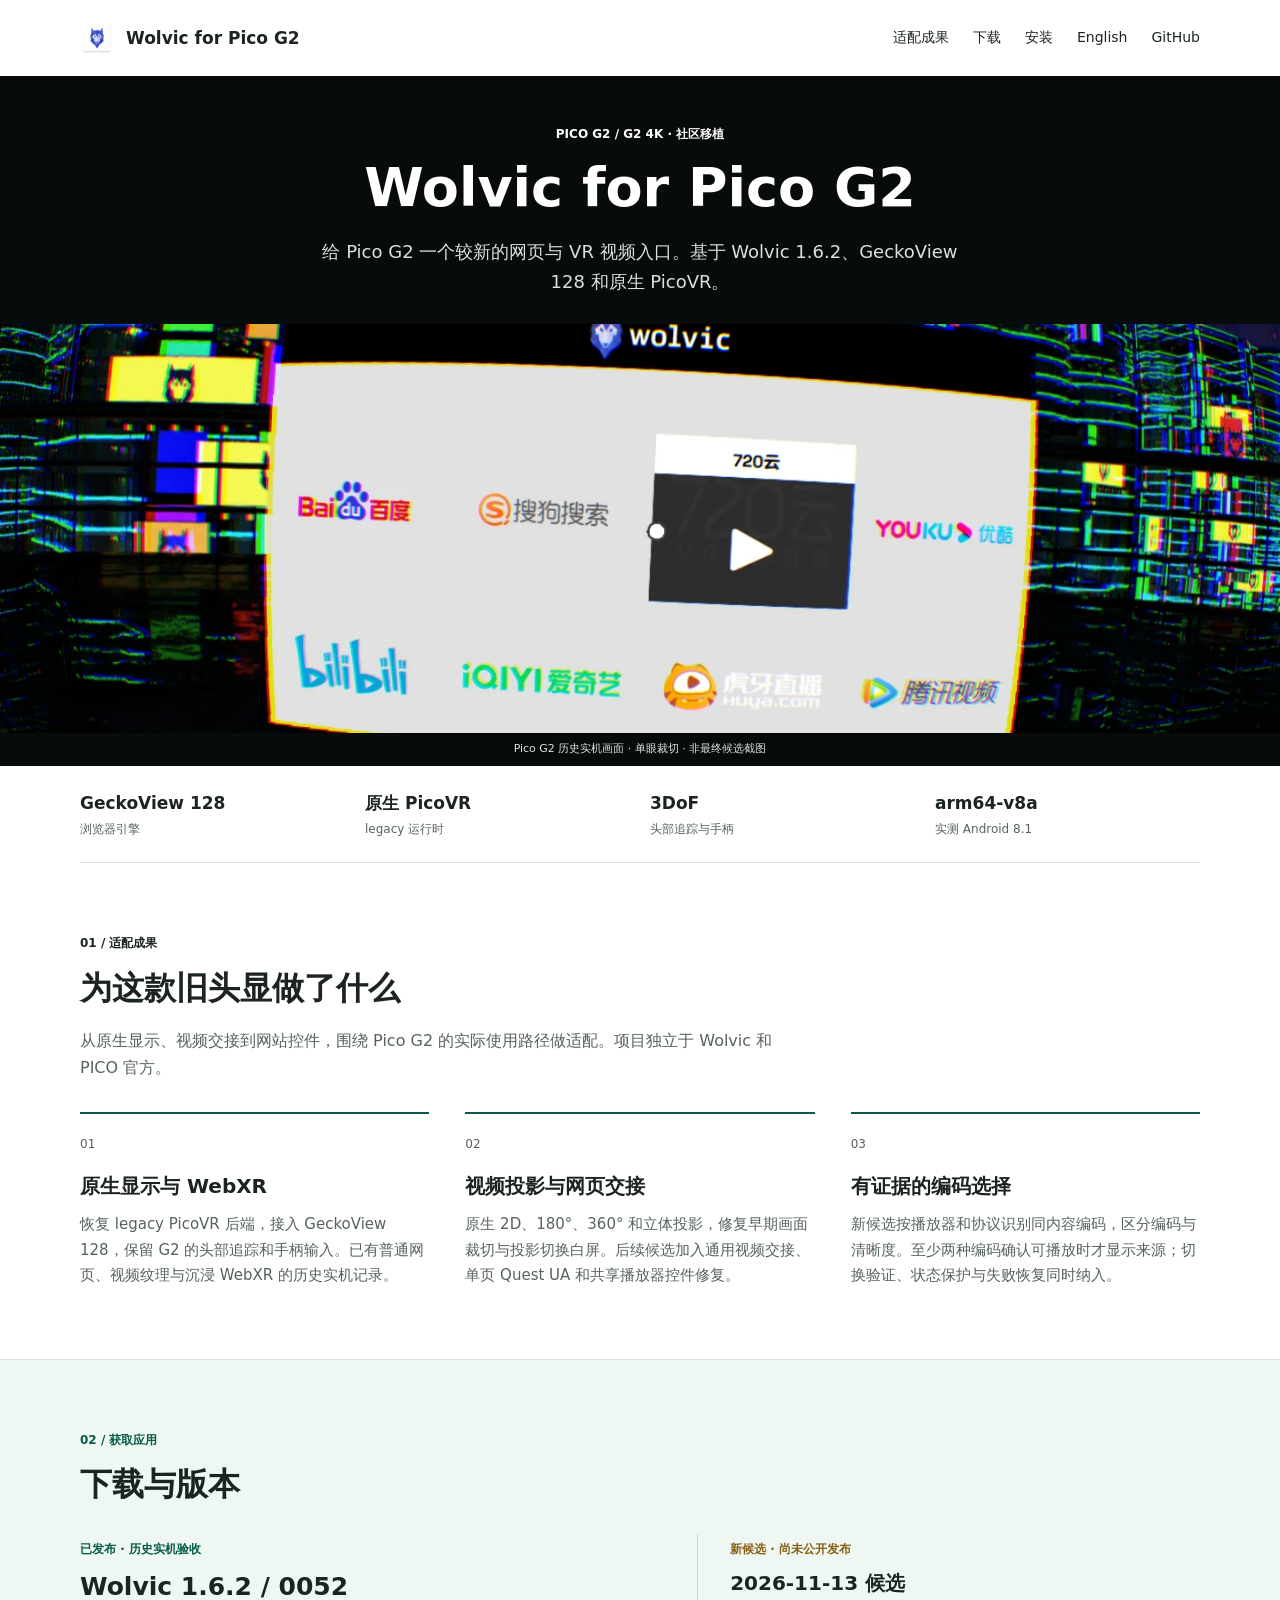
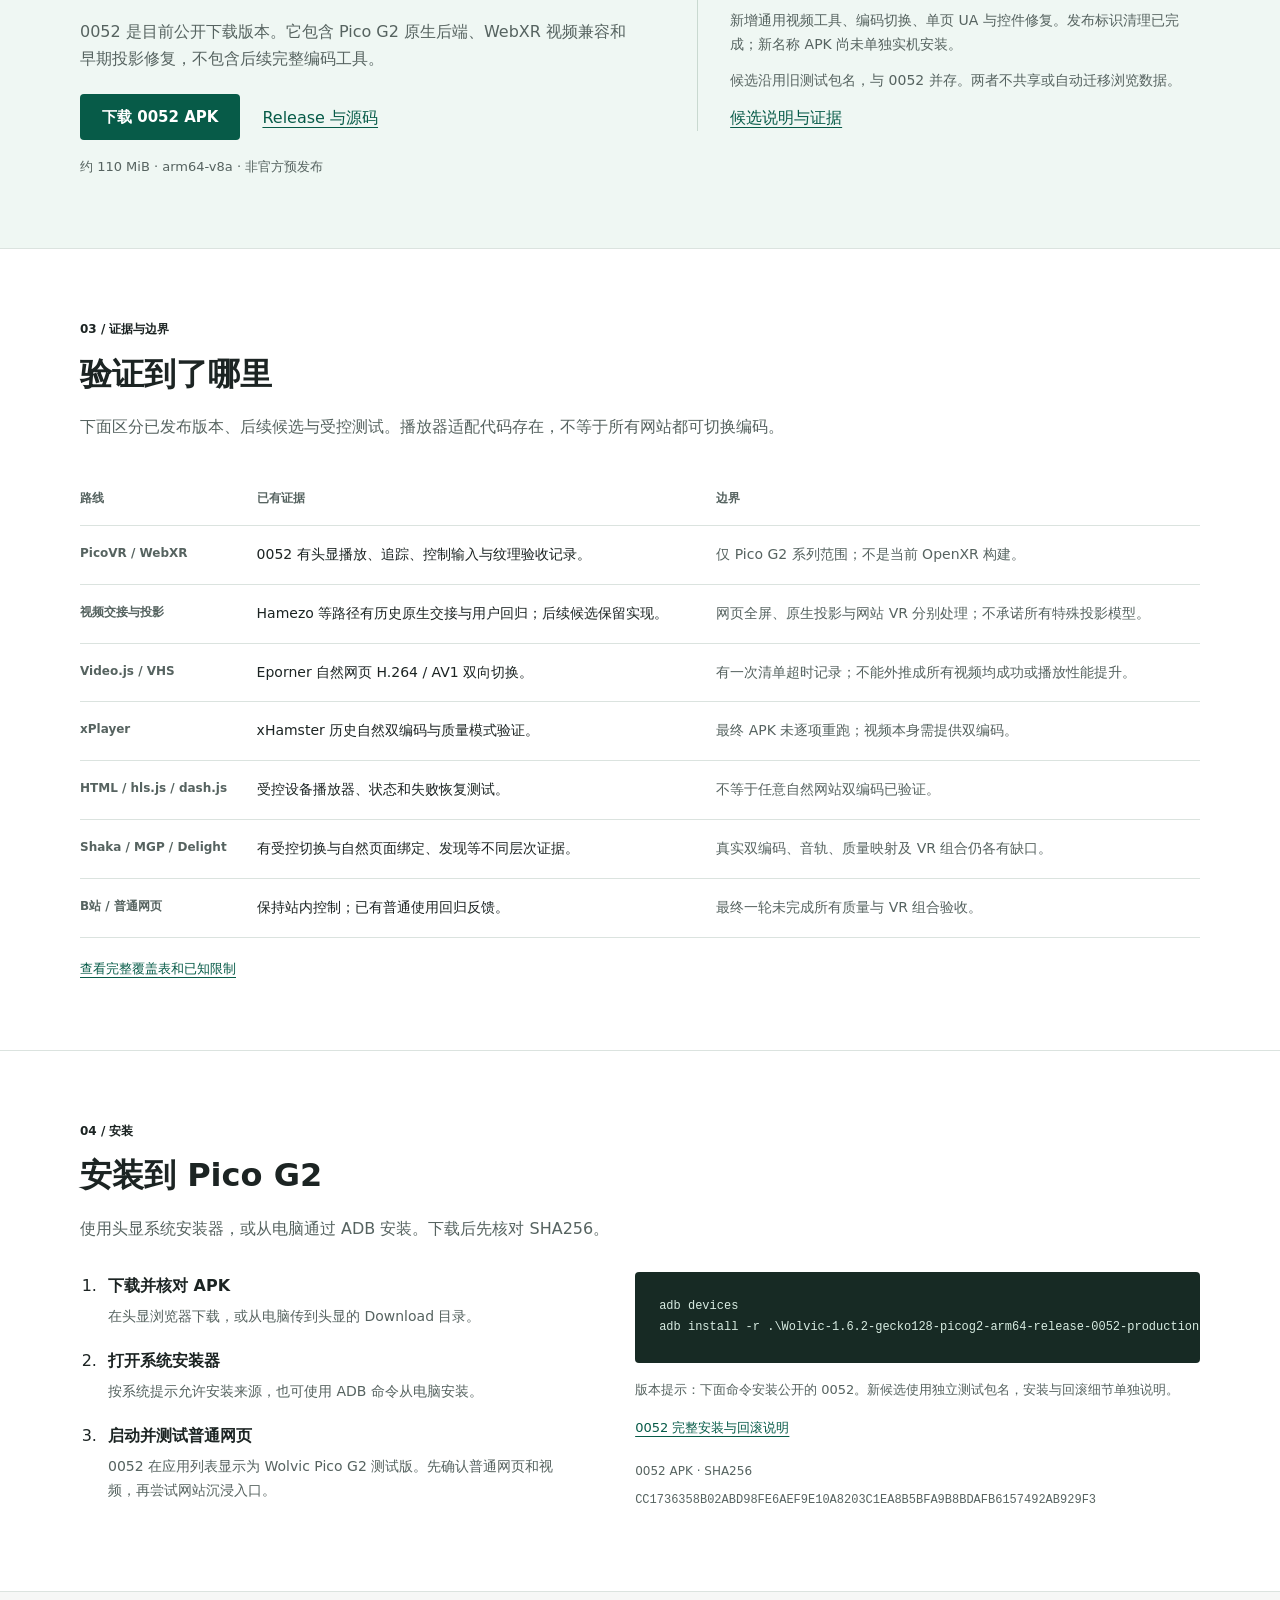
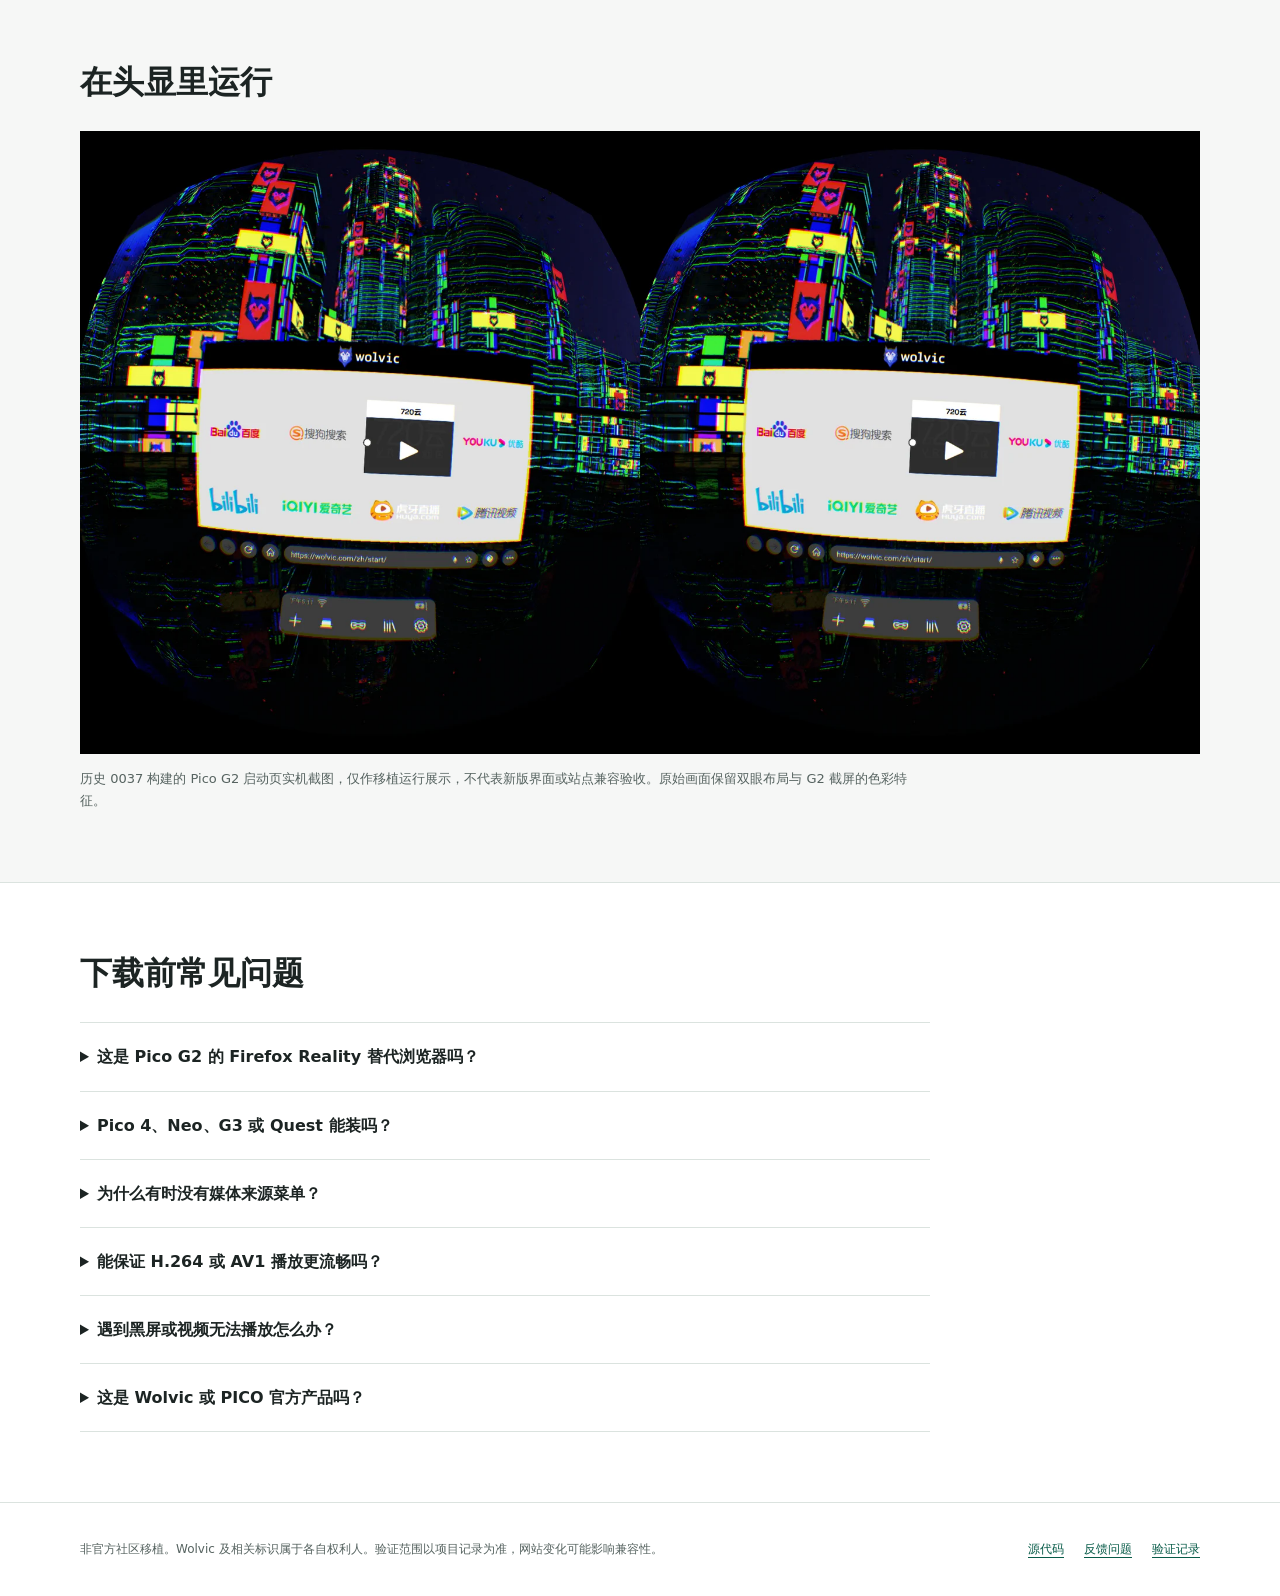
==== site/index.html @ 1dfa5e68 "Prepare Pico G2 release source and bilingual Pages showcase" ====
<!doctype html>
<html lang="zh-CN">
<head>
  <meta charset="utf-8">
  <meta name="viewport" content="width=device-width, initial-scale=1">
  <title>Wolvic for Pico G2 | Pico G2 / G2 4K VR 浏览器</title>
  <meta name="description" content="面向 Pico G2 / G2 4K 的非官方 Wolvic 浏览器：GeckoView 128、原生 PicoVR、3DoF 与 WebXR 视频适配。下载 APK，查看安装方式、验证范围与源码。">
  <meta name="robots" content="index,follow,max-image-preview:large">
  <link rel="canonical" href="https://c-y-t-258.github.io/wolvic-pico-g2-port/">
  <link rel="alternate" hreflang="zh-CN" href="https://c-y-t-258.github.io/wolvic-pico-g2-port/">
  <link rel="alternate" hreflang="en" href="https://c-y-t-258.github.io/wolvic-pico-g2-port/en/">
  <link rel="alternate" hreflang="x-default" href="https://c-y-t-258.github.io/wolvic-pico-g2-port/">
  <meta property="og:type" content="website">
  <meta property="og:site_name" content="Wolvic for Pico G2">
  <meta property="og:title" content="Wolvic for Pico G2 | Pico G2 / G2 4K VR 浏览器">
  <meta property="og:description" content="面向 Pico G2 / G2 4K 的非官方 Wolvic 浏览器：GeckoView 128、原生 PicoVR、3DoF 与 WebXR 视频适配。下载 APK，查看安装方式、验证范围与源码。">
  <meta property="og:url" content="https://c-y-t-258.github.io/wolvic-pico-g2-port/">
  <meta property="og:locale" content="zh_CN">
  <meta property="og:image" content="https://c-y-t-258.github.io/wolvic-pico-g2-port/assets/social-preview.png">
  <meta property="og:image:width" content="1200">
  <meta property="og:image:height" content="630">
  <meta property="og:image:alt" content="Wolvic for Pico G2 — GeckoView 128 / native PicoVR">
  <meta name="twitter:card" content="summary_large_image">
  <meta name="twitter:title" content="Wolvic for Pico G2 | Pico G2 / G2 4K VR 浏览器">
  <meta name="twitter:description" content="面向 Pico G2 / G2 4K 的非官方 Wolvic 浏览器：GeckoView 128、原生 PicoVR、3DoF 与 WebXR 视频适配。下载 APK，查看安装方式、验证范围与源码。">
  <meta name="twitter:image" content="https://c-y-t-258.github.io/wolvic-pico-g2-port/assets/social-preview.png">
  <meta name="theme-color" content="#075b48">
  <link rel="icon" href="./assets/wolvic-icon.png" type="image/png">
  <link rel="stylesheet" href="./assets/style.css">
  <script type="application/ld+json">{"@context":"https://schema.org","@type":"SoftwareApplication","name":"Wolvic for Pico G2","alternateName":["Pico G2 Wolvic browser","Pico G2 浏览器"],"applicationCategory":"BrowserApplication","operatingSystem":"Android (Pico G2, arm64-v8a)","description":"面向 Pico G2 / G2 4K 的非官方 Wolvic 浏览器：GeckoView 128、原生 PicoVR、3DoF 与 WebXR 视频适配。下载 APK，查看安装方式、验证范围与源码。","url":"https://c-y-t-258.github.io/wolvic-pico-g2-port/","image":"https://c-y-t-258.github.io/wolvic-pico-g2-port/assets/wolvic-icon.png","softwareVersion":"1.6.2 / 0052","downloadUrl":"https://github.com/C-Y-T-258/wolvic-pico-g2-port/releases/download/picog2-1.6.2-0052/Wolvic-1.6.2-gecko128-picog2-arm64-release-0052-production-signed.apk","author":{"@type":"Person","name":"C-Y-T-258","url":"https://github.com/C-Y-T-258"},"offers":{"@type":"Offer","price":"0","priceCurrency":"USD"},"license":"https://github.com/C-Y-T-258/wolvic-pico-g2-port/blob/main/LICENSE","isBasedOn":"https://github.com/Igalia/wolvic"}</script>
</head>
<body>
  <a class="skip" href="#main">跳到正文</a>
  <header class="wrap topbar">
    <a class="identity" href="./index.html"><img src="./assets/wolvic-icon.png" alt="" width="34" height="34">Wolvic for Pico G2</a>
    <nav aria-label="主导航">
      <a href="#results">适配成果</a><a href="#download">下载</a><a href="#install">安装</a>
      <a href="./en/index.html" lang="en">English</a>
      <a href="https://github.com/C-Y-T-258/wolvic-pico-g2-port">GitHub</a>
    </nav>
  </header>
  <main id="main">
    <section class="hero" aria-labelledby="title">
      <img class="hero-image" src="./assets/headset-single-eye.webp" alt="历史 Wolvic 主页在 Pico G2 虚拟环境中运行的实机画面" width="1440" height="1040" fetchpriority="high">
      <div class="hero-copy"><span class="eyebrow">Pico G2 / G2 4K · 社区移植</span><h1 id="title">Wolvic for Pico G2</h1><p>给 Pico G2 一个较新的网页与 VR 视频入口。基于 Wolvic 1.6.2、GeckoView 128 和原生 PicoVR。</p></div>
      <p class="image-note">Pico G2 历史实机画面 · 单眼裁切 · 非最终候选截图</p>
    </section>
    <div class="wrap specbar"><div><strong>GeckoView 128</strong><span>浏览器引擎</span></div><div><strong>原生 PicoVR</strong><span>legacy 运行时</span></div><div><strong>3DoF</strong><span>头部追踪与手柄</span></div><div><strong>arm64-v8a</strong><span>实测 Android 8.1</span></div></div>
    <section id="results" class="section"><div class="wrap">
      <span class="eyebrow">01 / 适配成果</span><h2>为这款旧头显做了什么</h2><p class="section-lead">从原生显示、视频交接到网站控件，围绕 Pico G2 的实际使用路径做适配。项目独立于 Wolvic 和 PICO 官方。</p>
      <div class="features"><article class="feature"><span class="number">01</span><h3>原生显示与 WebXR</h3><p>恢复 legacy PicoVR 后端，接入 GeckoView 128，保留 G2 的头部追踪和手柄输入。已有普通网页、视频纹理与沉浸 WebXR 的历史实机记录。</p></article><article class="feature"><span class="number">02</span><h3>视频投影与网页交接</h3><p>原生 2D、180°、360° 和立体投影，修复早期画面裁切与投影切换白屏。后续候选加入通用视频交接、单页 Quest UA 和共享播放器控件修复。</p></article><article class="feature"><span class="number">03</span><h3>有证据的编码选择</h3><p>新候选按播放器和协议识别同内容编码，区分编码与清晰度。至少两种编码确认可播放时才显示来源；切换验证、状态保护与失败恢复同时纳入。</p></article></div>
    </div></section>
    <section id="download" class="section download-band"><div class="wrap">
      <div class="section-title"><div><span class="eyebrow">02 / 获取应用</span><h2>下载与版本</h2></div></div>
      <div class="release-layout"><article>
        <span class="status">已发布 · 历史实机验收</span><h3 class="release-title">Wolvic 1.6.2 / 0052</h3><p class="release-copy">0052 是目前公开下载版本。它包含 Pico G2 原生后端、WebXR 视频兼容和早期投影修复，不包含后续完整编码工具。</p>
        <div class="actions"><a class="button" href="https://github.com/C-Y-T-258/wolvic-pico-g2-port/releases/download/picog2-1.6.2-0052/Wolvic-1.6.2-gecko128-picog2-arm64-release-0052-production-signed.apk">下载 0052 APK</a><a href="https://github.com/C-Y-T-258/wolvic-pico-g2-port/releases/tag/picog2-1.6.2-0052">Release 与源码</a></div>
        <p class="meta">约 110 MiB · arm64-v8a · 非官方预发布</p>
      </article><article class="candidate"><span class="status pending">新候选 · 尚未公开发布</span><h3>2026-11-13 候选</h3><p>新增通用视频工具、编码切换、单页 UA 与控件修复。发布标识清理已完成；新名称 APK 尚未单独实机安装。</p><p>候选沿用旧测试包名，与 0052 并存。两者不共享或自动迁移浏览数据。</p><a href="https://github.com/C-Y-T-258/wolvic-pico-g2-port/blob/main/docs/RELEASE_20261113.md">候选说明与证据</a></article></div>
    </div></section>
    <section id="coverage" class="section"><div class="wrap">
      <span class="eyebrow">03 / 证据与边界</span><h2>验证到了哪里</h2><p class="section-lead">下面区分已发布版本、后续候选与受控测试。播放器适配代码存在，不等于所有网站都可切换编码。</p>
      <div class="table-scroll" role="region" aria-label="验证到了哪里" tabindex="0"><table><thead><tr><th scope="col">路线</th><th scope="col">已有证据</th><th scope="col">边界</th></tr></thead><tbody><tr><th scope="row">PicoVR / WebXR</th><td data-label="已有证据">0052 有头显播放、追踪、控制输入与纹理验收记录。</td><td data-label="边界">仅 Pico G2 系列范围；不是当前 OpenXR 构建。</td></tr><tr><th scope="row">视频交接与投影</th><td data-label="已有证据">Hamezo 等路径有历史原生交接与用户回归；后续候选保留实现。</td><td data-label="边界">网页全屏、原生投影与网站 VR 分别处理；不承诺所有特殊投影模型。</td></tr><tr><th scope="row">Video.js / VHS</th><td data-label="已有证据">Eporner 自然网页 H.264 / AV1 双向切换。</td><td data-label="边界">有一次清单超时记录；不能外推成所有视频均成功或播放性能提升。</td></tr><tr><th scope="row">xPlayer</th><td data-label="已有证据">xHamster 历史自然双编码与质量模式验证。</td><td data-label="边界">最终 APK 未逐项重跑；视频本身需提供双编码。</td></tr><tr><th scope="row">HTML / hls.js / dash.js</th><td data-label="已有证据">受控设备播放器、状态和失败恢复测试。</td><td data-label="边界">不等于任意自然网站双编码已验证。</td></tr><tr><th scope="row">Shaka / MGP / Delight</th><td data-label="已有证据">有受控切换与自然页面绑定、发现等不同层次证据。</td><td data-label="边界">真实双编码、音轨、质量映射及 VR 组合仍各有缺口。</td></tr><tr><th scope="row">B站 / 普通网页</th><td data-label="已有证据">保持站内控制；已有普通使用回归反馈。</td><td data-label="边界">最终一轮未完成所有质量与 VR 组合验收。</td></tr></tbody></table></div>
      <p class="evidence-note"><a href="https://github.com/C-Y-T-258/wolvic-pico-g2-port/blob/main/docs/RELEASE_20261113.md">查看完整覆盖表和已知限制</a></p>
    </div></section>
    <section id="install" class="section"><div class="wrap">
      <span class="eyebrow">04 / 安装</span><h2>安装到 Pico G2</h2><p class="section-lead">使用头显系统安装器，或从电脑通过 ADB 安装。下载后先核对 SHA256。</p>
      <div class="install-grid"><ol class="steps"><li><strong>下载并核对 APK</strong><p>在头显浏览器下载，或从电脑传到头显的 Download 目录。</p></li><li><strong>打开系统安装器</strong><p>按系统提示允许安装来源，也可使用 ADB 命令从电脑安装。</p></li><li><strong>启动并测试普通网页</strong><p>0052 在应用列表显示为 Wolvic Pico G2 测试版。先确认普通网页和视频，再尝试网站沉浸入口。</p></li></ol>
      <div><pre class="terminal"><code>adb devices
adb install -r .\Wolvic-1.6.2-gecko128-picog2-arm64-release-0052-production-signed.apk</code></pre><p class="meta">版本提示：下面命令安装公开的 0052。新候选使用独立测试包名，安装与回滚细节单独说明。</p><p class="meta"><a href="https://github.com/C-Y-T-258/wolvic-pico-g2-port/blob/main/README.zh-CN.md">0052 完整安装与回滚说明</a></p>
      <div class="checksum">0052 APK · SHA256<code>CC1736358B02ABD98FE6AEF9E10A8203C1EA8B5BFA9B8BDAFB6157492AB929F3</code></div></div></div>
    </div></section>
    <section class="section gallery"><div class="wrap"><div class="section-title"><h2>在头显里运行</h2></div>
      <figure><a href="./assets/headset-stereo.webp"><img src="./assets/headset-stereo.webp" alt="Wolvic 0037 在 Pico G2 上运行的双眼实机截屏" width="1920" height="1067" loading="lazy"></a><figcaption>历史 0037 构建的 Pico G2 启动页实机截图，仅作移植运行展示，不代表新版界面或站点兼容验收。原始画面保留双眼布局与 G2 截屏的色彩特征。</figcaption></figure>
    </div></section>
    <section id="faq" class="section"><div class="wrap"><h2>下载前常见问题</h2><div class="faq" style="margin-top:28px"><details><summary>这是 Pico G2 的 Firefox Reality 替代浏览器吗？</summary><p>可以作为一个社区替代方案。它使用 Wolvic 1.6.2 与 GeckoView 128，为旧 Pico G2 提供较新的网页引擎，但不保证每个现代网站或流媒体服务兼容。</p></details><details><summary>Pico 4、Neo、G3 或 Quest 能装吗？</summary><p>这个移植针对 Pico G2 / G2 4K 系列。实际测试设备为 Android 8.1 的 G2，只有 arm64 构建。其他设备未验证，新头显应优先使用官方适配。</p></details><details><summary>为什么有时没有媒体来源菜单？</summary><p>来源选择是新候选功能，0052 没有完整实现。候选只在同一视频至少两种真实、可播放编码确认后显示。单编码、只有分辨率差异、身份不明或设备不支持时隐藏。</p></details><details><summary>能保证 H.264 或 AV1 播放更流畅吗？</summary><p>不能。网站、网络、分辨率、码率和设备解码能力都会影响体验。当前记录证明部分路径可以切换，不构成同规格流畅度对比。</p></details><details><summary>遇到黑屏或视频无法播放怎么办？</summary><p>先区分网络与解码问题，再测试普通视频。历史媒体资源异常曾通过完整重启头显恢复；这不是应用已永久修复资源问题的保证。</p></details><details><summary>这是 Wolvic 或 PICO 官方产品吗？</summary><p>不是。这是社区旧设备移植，采用 legacy PicoVR，而非当前 picoxr OpenXR 后端。源码沿用 MPL-2.0，第三方组件保留各自许可。</p></details></div></div></section>
  </main>
  <footer class="wrap footer"><p>非官方社区移植。Wolvic 及相关标识属于各自权利人。验证范围以项目记录为准，网站变化可能影响兼容性。</p><div class="footer-links"><a href="https://github.com/C-Y-T-258/wolvic-pico-g2-port">源代码</a><a href="https://github.com/C-Y-T-258/wolvic-pico-g2-port/issues">反馈问题</a><a href="https://github.com/C-Y-T-258/wolvic-pico-g2-port/blob/main/docs/VERIFICATION.md">验证记录</a></div></footer>
</body>
</html>
---- site/assets/style.css ----
:root {
  color-scheme: light;
  --ink: #1c2423;
  --muted: #566360;
  --paper: #ffffff;
  --line: #dbe3df;
  --green: #075b48;
  --pale: #eff7f3;
  --gold: #856014;
}
* { box-sizing: border-box; }
html { scroll-behavior: smooth; scroll-padding-top: 88px; }
body { margin: 0; background: var(--paper); color: var(--ink); font: 16px/1.7 system-ui, -apple-system, "Segoe UI", "Microsoft YaHei", sans-serif; letter-spacing: 0; }
a { color: var(--green); text-underline-offset: 4px; }
a:hover { text-decoration-thickness: 2px; }
a:focus-visible, summary:focus-visible { outline: 3px solid #bd7c11; outline-offset: 5px; }
img { display: block; max-width: 100%; height: auto; }
h1, h2, h3, p { margin: 0; }
h1 { font-size: 54px; line-height: 1.12; font-weight: 650; }
h2 { font-size: 32px; line-height: 1.3; font-weight: 650; }
h3 { font-size: 20px; line-height: 1.4; font-weight: 650; }
p + p { margin-top: 16px; }
.wrap { width: min(1120px, calc(100% - 64px)); margin-inline: auto; }
.skip { position: absolute; left: 12px; top: -100px; z-index: 20; background: white; padding: 12px; }
.skip:focus { top: 12px; }
.topbar { min-height: 76px; display: flex; align-items: center; gap: 24px; justify-content: space-between; }
.identity { display: flex; align-items: center; gap: 12px; color: var(--ink); text-decoration: none; font-size: 17px; font-weight: 650; }
.identity img { width: 34px; height: 34px; }
nav { display: flex; flex-wrap: wrap; gap: 24px; align-items: center; font-size: 14px; }
nav a { color: var(--ink); text-decoration: none; padding: 8px 0; }
nav a:hover { text-decoration: underline; }
.hero { position: relative; isolation: isolate; overflow: hidden; height: min(690px, calc(100svh - 148px)); min-height: 480px; background: #080b0b; color: white; text-align: center; }
.hero-image { position: absolute; z-index: -1; inset: auto 0 0; width: 100%; height: 64%; object-fit: cover; object-position: center 40%; }
.hero-copy { padding-top: 48px; max-width: 850px; margin-inline: auto; padding-inline: 24px; }
.eyebrow { display: block; margin-bottom: 14px; text-transform: uppercase; font-size: 12px; font-weight: 650; letter-spacing: 0; }
.hero p { font-size: 18px; color: #d9e1df; max-width: 640px; margin: 18px auto 0; }
.hero .image-note { position: absolute; bottom: 0; left: 0; right: 0; padding: 7px 12px; background: #080b0b; font-size: 11px; color: #dce5df; margin: 0; max-width: none; }
.specbar { display: grid; grid-template-columns: repeat(4, 1fr); gap: 20px; padding-block: 23px; border-bottom: 1px solid var(--line); }
.specbar strong, .specbar span { display: block; }
.specbar strong { font-size: 17px; }
.specbar span { font-size: 12px; color: var(--muted); margin-top: 1px; }
.section { padding-block: 70px; border-bottom: 1px solid var(--line); }
.section-lead { max-width: 720px; margin: 18px 0 30px; color: var(--muted); }
.section-title { display: flex; align-items: end; justify-content: space-between; gap: 24px; margin-bottom: 28px; }
.section-title .eyebrow { color: var(--green); }
.features { display: grid; grid-template-columns: repeat(3, 1fr); gap: 36px; }
.feature { padding-top: 20px; border-top: 2px solid var(--green); }
.feature .number { display: block; color: var(--muted); font-size: 12px; margin-bottom: 18px; }
.feature p { margin-top: 12px; color: var(--muted); font-size: 15px; }
.download-band { background: var(--pale); }
.release-layout { display: grid; grid-template-columns: 1.1fr 1fr; gap: 64px; align-items: start; }
.release-layout > *, .install-grid > * { min-width: 0; }
.status { display: inline-block; color: var(--green); font-size: 12px; font-weight: 650; margin-bottom: 10px; }
.status.pending { color: var(--gold); }
.release-title { font-size: 25px; }
.release-copy { color: var(--muted); margin: 14px 0 22px; }
.actions { display: flex; flex-wrap: wrap; gap: 12px 22px; align-items: center; }
.button { display: inline-flex; align-items: center; justify-content: center; min-height: 46px; background: var(--green); color: white; padding: 10px 22px; border-radius: 4px; font-size: 15px; font-weight: 600; text-decoration: none; }
.button:hover { background: #064a3b; text-decoration: underline; }
.meta { font-size: 13px; color: var(--muted); margin-top: 16px; }
.candidate { border-left: 1px solid #c9d9d0; padding-left: 32px; }
.candidate p { color: var(--muted); font-size: 14px; margin: 12px 0; }
.table-scroll { overflow-x: auto; }
table { width: 100%; border-collapse: collapse; text-align: left; font-size: 14px; }
caption { text-align: left; color: var(--muted); margin-bottom: 16px; }
th { font-weight: 650; font-size: 12px; color: var(--muted); }
td, th { padding: 17px 18px 17px 0; border-bottom: 1px solid var(--line); vertical-align: top; }
td:first-child { width: 24%; font-weight: 600; }
td:last-child { color: var(--muted); }
.evidence-note { font-size: 13px; color: var(--muted); margin-top: 20px; max-width: 900px; }
.install-grid { display: grid; grid-template-columns: 1fr 1.15fr; gap: 64px; }
.steps { padding-left: 22px; margin: 0; }
.steps li { padding-left: 6px; margin-bottom: 18px; }
.steps p { color: var(--muted); font-size: 14px; margin-top: 6px; }
.terminal { background: #172a24; color: #d8ece2; padding: 24px; border-radius: 4px; overflow: auto; font-size: 12px; line-height: 1.8; margin: 0 0 16px; white-space: pre; }
code { font-family: ui-monospace, Consolas, monospace; overflow-wrap: anywhere; }
.checksum { margin-top: 22px; font-size: 12px; color: var(--muted); }
.checksum code { display: block; margin-top: 8px; word-break: break-all; }
.gallery { background: #f6f7f6; }
.gallery figure { margin: 0; }
.gallery img { width: 100%; background: #000; }
figcaption { padding-top: 14px; font-size: 13px; color: var(--muted); max-width: 850px; }
.faq { max-width: 850px; }
details { border-top: 1px solid var(--line); padding: 20px 0; }
details:last-child { border-bottom: 1px solid var(--line); }
summary { cursor: pointer; font-weight: 600; padding-right: 24px; }
details p { color: var(--muted); font-size: 15px; margin-top: 12px; }
.footer { padding-block: 36px; display: flex; align-items: start; justify-content: space-between; gap: 32px; font-size: 12px; color: var(--muted); }
.footer p { max-width: 650px; }
.footer-links { display: flex; gap: 20px; white-space: nowrap; }
@media (min-width: 1600px) { .hero-image { height: 65%; } }
@media (max-width: 760px) {
  .wrap { width: calc(100% - 36px); }
  .topbar { min-height: 96px; padding-block: 13px; flex-wrap: wrap; gap: 7px; }
  nav { width: 100%; justify-content: space-between; gap: 10px; font-size: 13px; }
  .identity { font-size: 15px; }
  .identity img { width: 28px; height: 28px; }
  h1 { font-size: 38px; }
  h2 { font-size: 27px; }
  .hero { min-height: 420px; height: min(560px, calc(100svh - 200px)); }
  .hero-copy { padding-top: 30px; padding-inline: 18px; }
  .hero p { font-size: 16px; margin-top: 14px; }
  .hero-image { height: 48%; object-fit: contain; }
  .hero .image-note { font-size: 10px; }
  .specbar { grid-template-columns: repeat(2, 1fr); gap: 14px; padding-block: 20px; }
  .specbar strong { font-size: 15px; }
  .section { padding-block: 46px; }
  .features, .release-layout, .install-grid { grid-template-columns: 1fr; gap: 30px; }
  .feature { padding-top: 16px; }
  .feature .number { margin-bottom: 10px; }
  .candidate { border-left: 0; border-top: 1px solid #c9d9d0; padding-left: 0; padding-top: 24px; }
  .section-title { align-items: start; flex-direction: column; gap: 8px; }
  table { min-width: 0; }
  thead { position: absolute; width: 1px; height: 1px; clip-path: inset(50%); overflow: hidden; }
  tbody tr { display: block; padding-block: 18px; border-bottom: 1px solid var(--line); }
  tbody th, tbody td { display: block; width: 100%; border: 0; padding: 5px 0; }
  tbody th { color: var(--ink); font-size: 16px; }
  tbody td::before { content: attr(data-label); display: block; font-size: 11px; color: var(--green); font-weight: 600; margin-bottom: 3px; }
  .terminal { padding: 18px; font-size: 11px; }
  .footer { flex-direction: column; gap: 18px; }
}
@media (max-width: 360px) { h1 { font-size: 32px; } }
@media (prefers-reduced-motion: reduce) { html { scroll-behavior: auto; } }
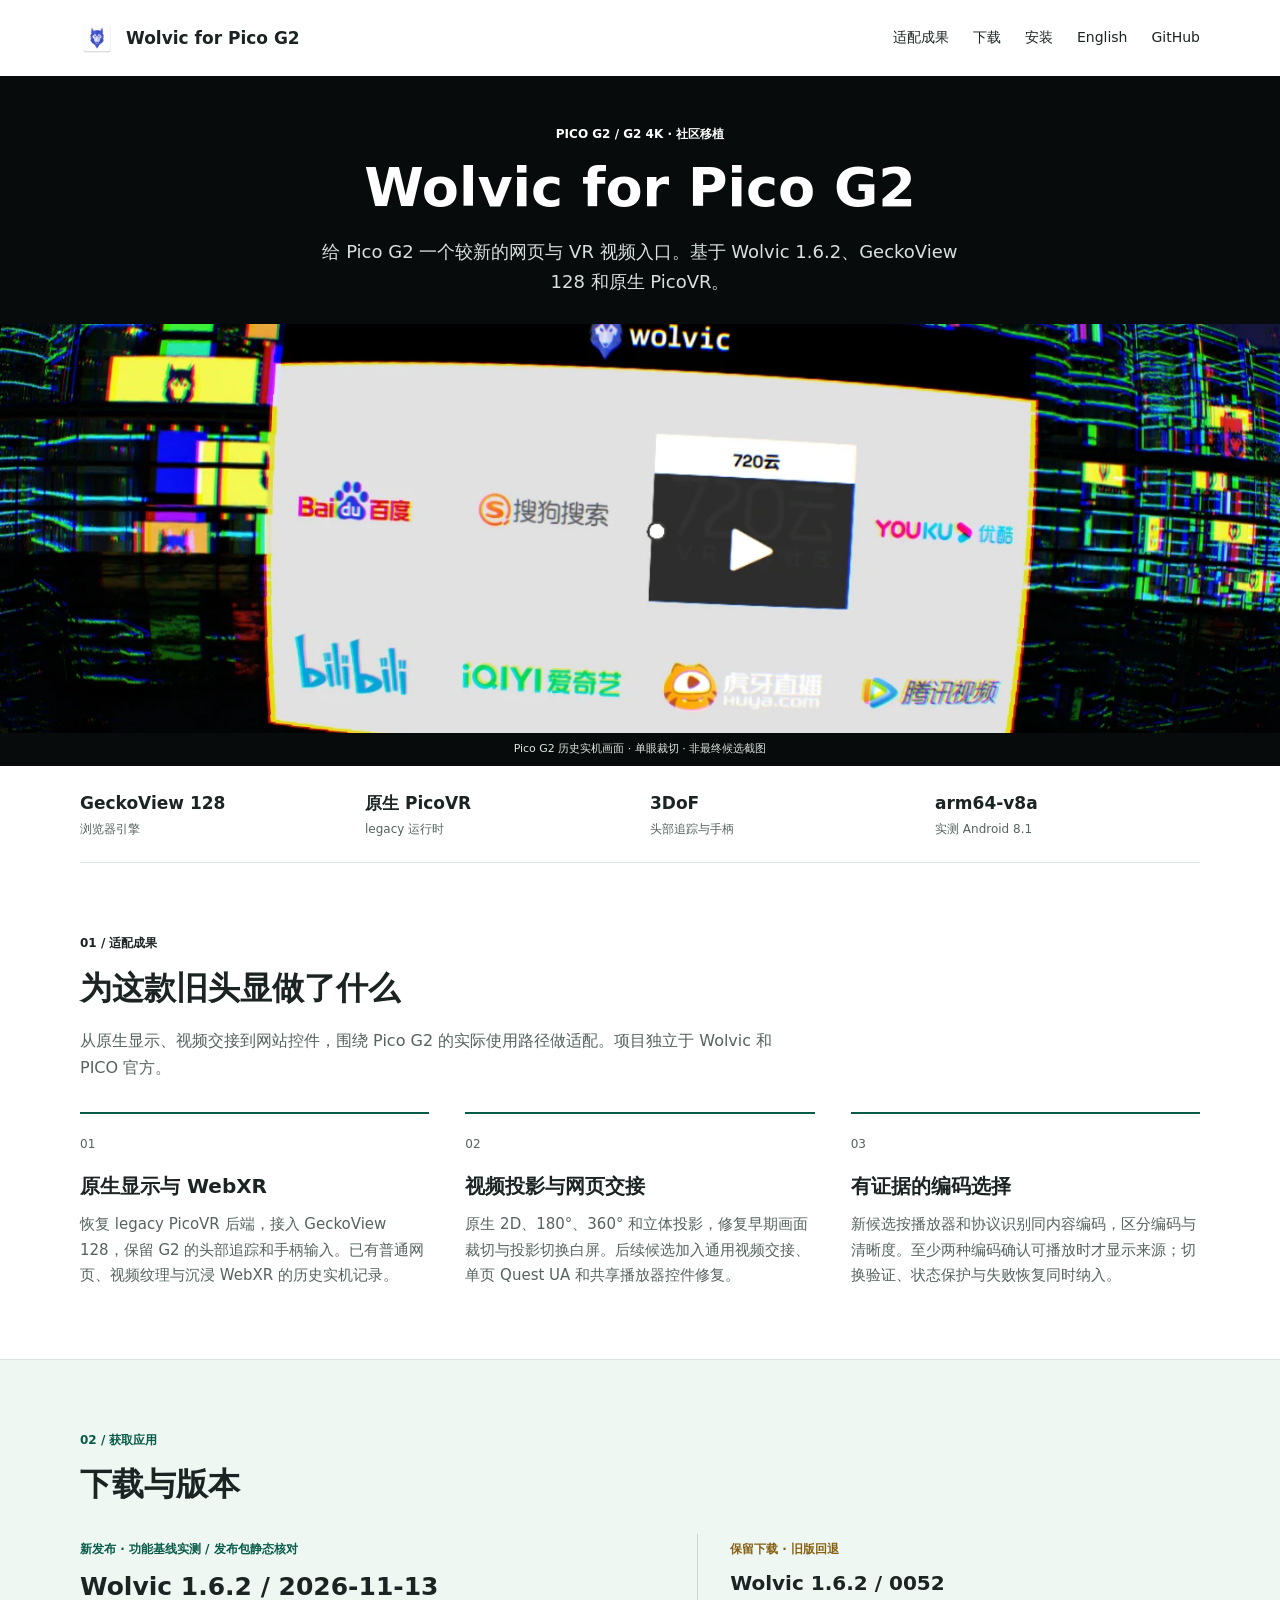
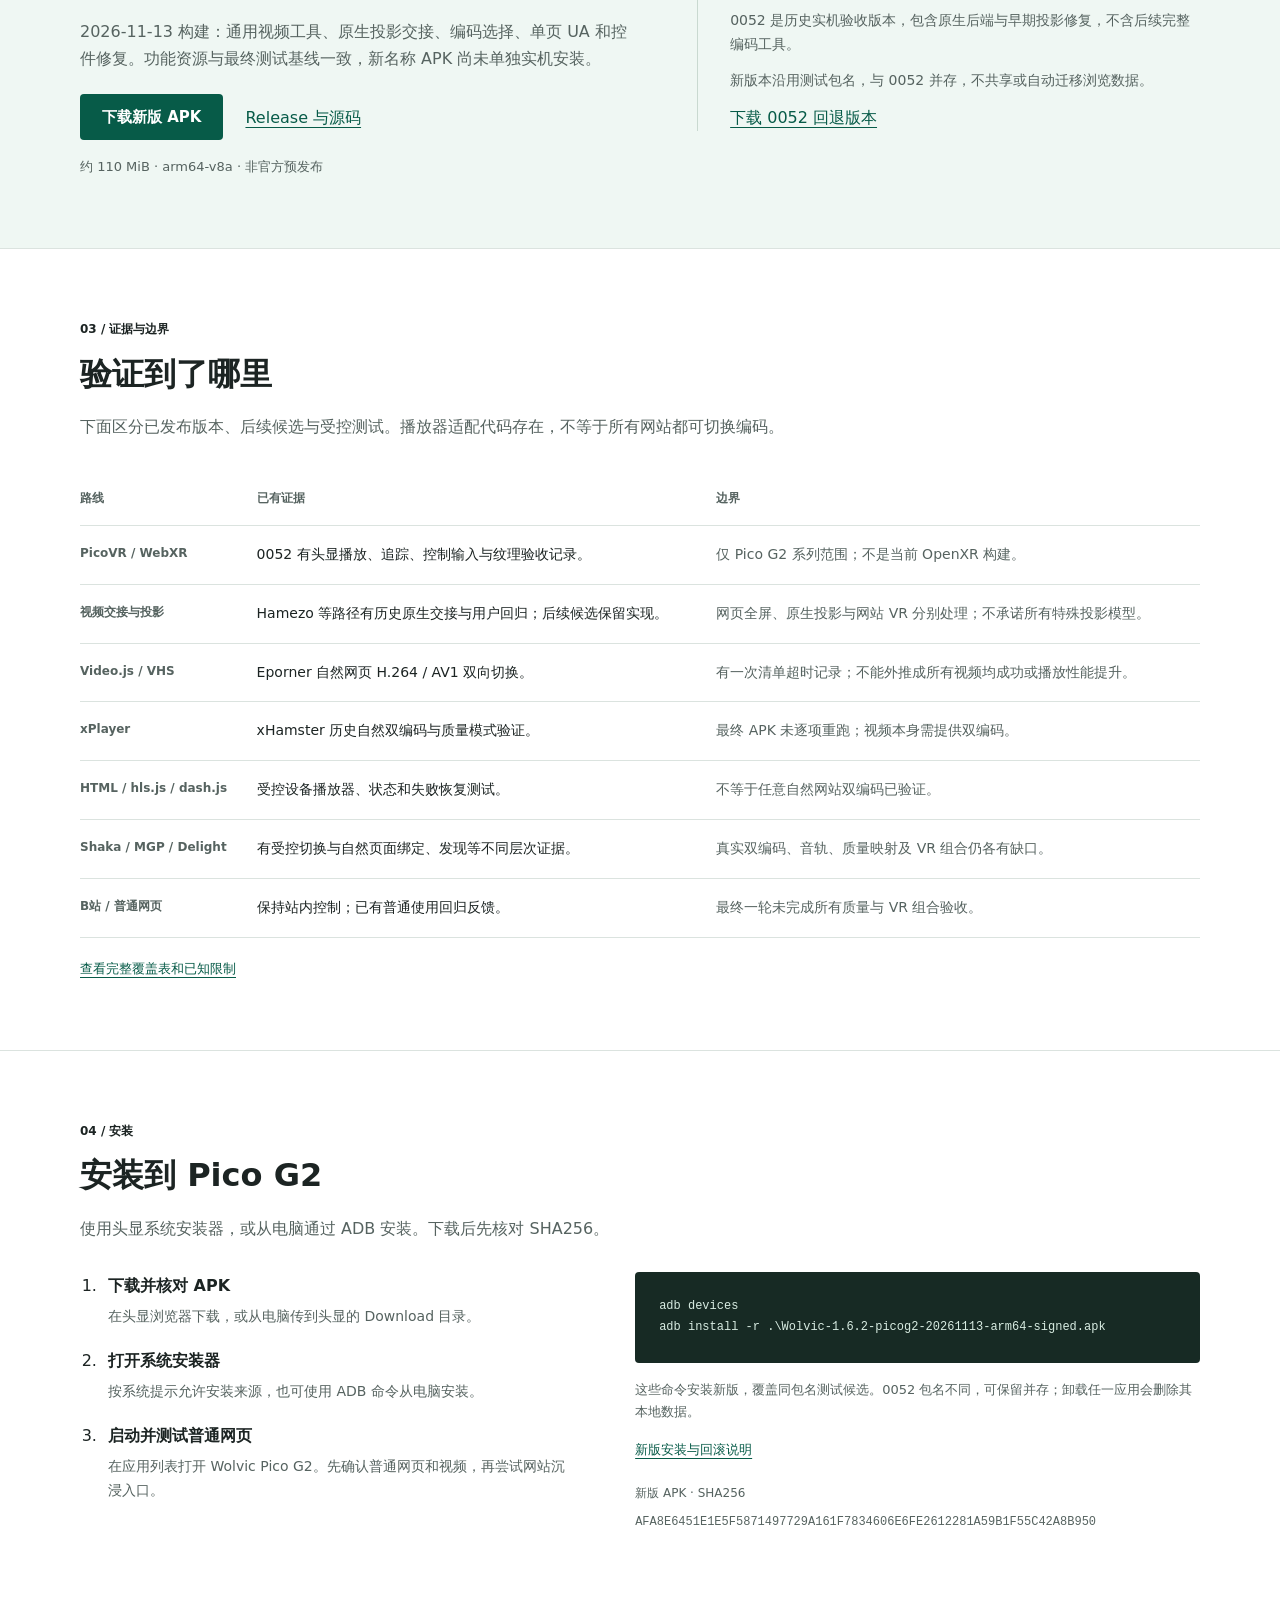
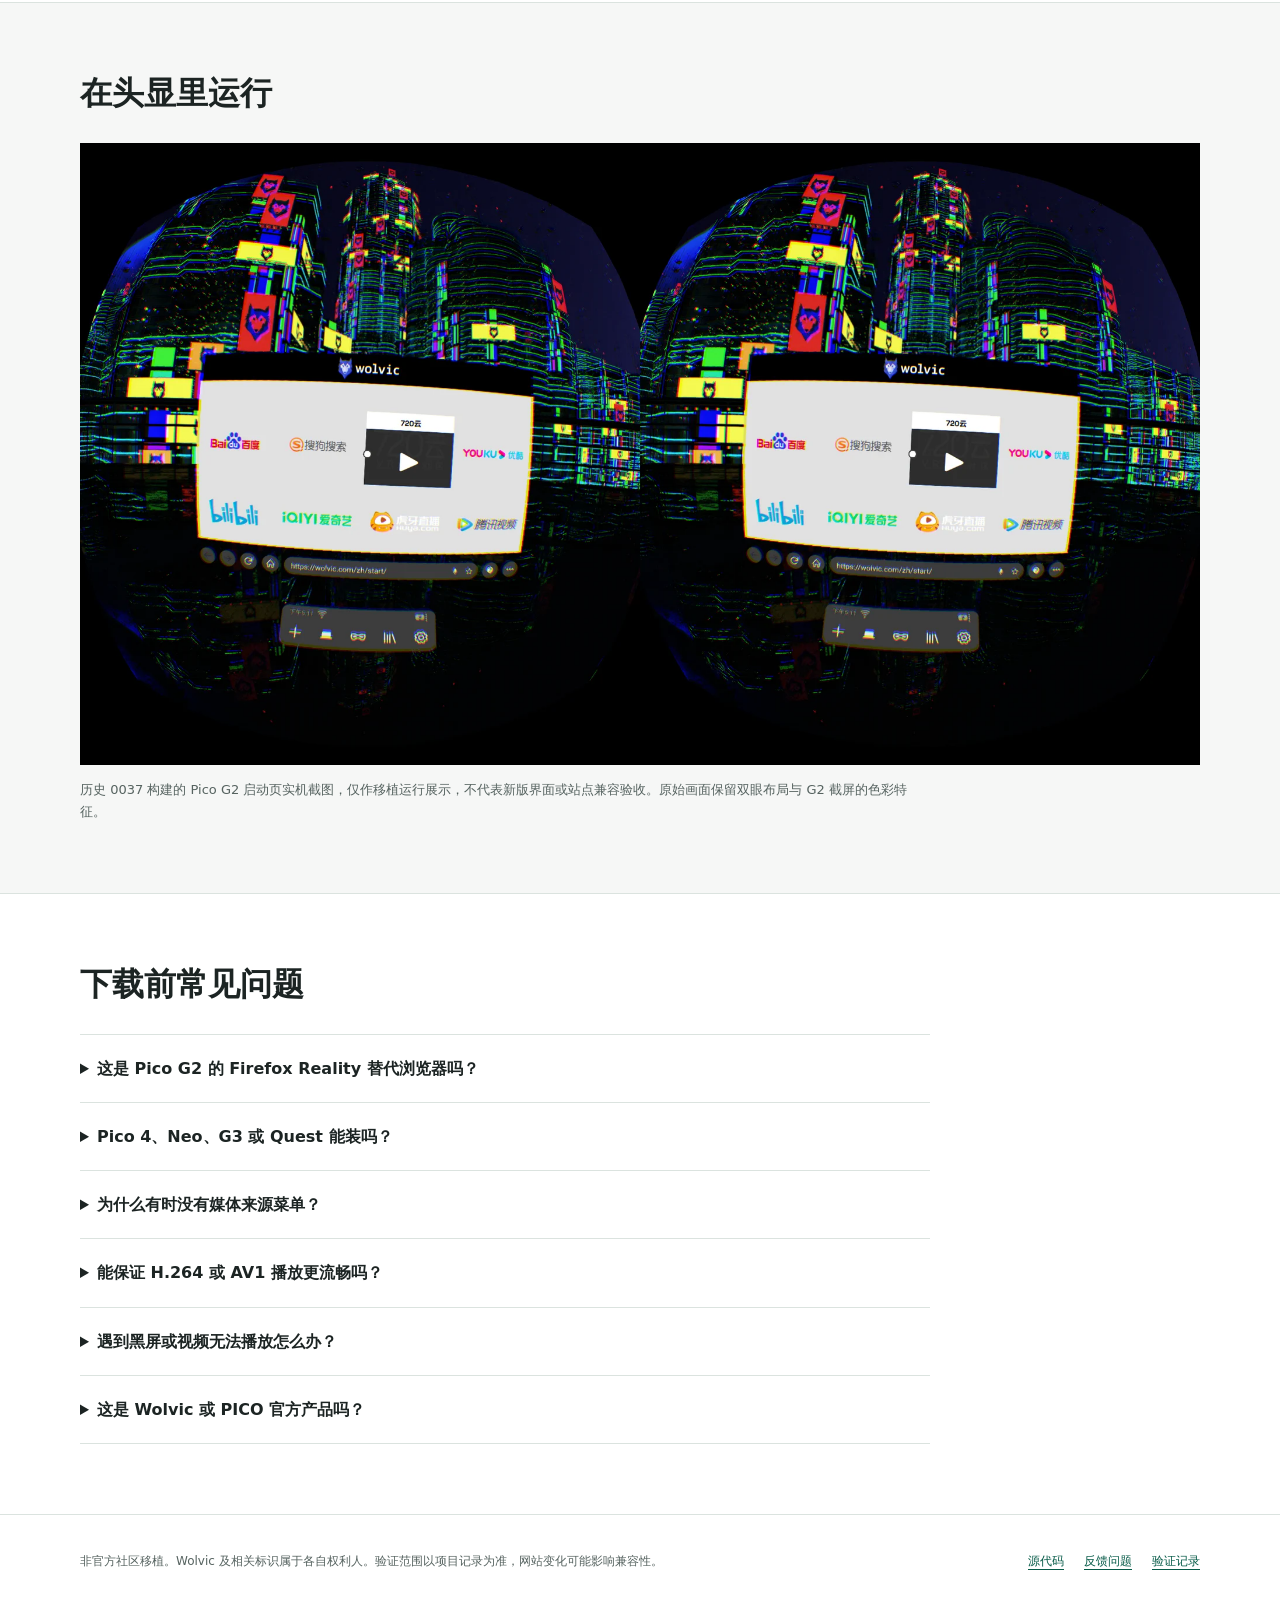
==== commit 482d0317: "Publish community release documentation and live website state" ====
--- a/site/index.html
+++ b/site/index.html
@@ -27,7 +27,7 @@
   <meta name="theme-color" content="#075b48">
   <link rel="icon" href="./assets/wolvic-icon.png" type="image/png">
   <link rel="stylesheet" href="./assets/style.css">
-  <script type="application/ld+json">{"@context":"https://schema.org","@type":"SoftwareApplication","name":"Wolvic for Pico G2","alternateName":["Pico G2 Wolvic browser","Pico G2 浏览器"],"applicationCategory":"BrowserApplication","operatingSystem":"Android (Pico G2, arm64-v8a)","description":"面向 Pico G2 / G2 4K 的非官方 Wolvic 浏览器：GeckoView 128、原生 PicoVR、3DoF 与 WebXR 视频适配。下载 APK，查看安装方式、验证范围与源码。","url":"https://c-y-t-258.github.io/wolvic-pico-g2-port/","image":"https://c-y-t-258.github.io/wolvic-pico-g2-port/assets/wolvic-icon.png","softwareVersion":"1.6.2 / 0052","downloadUrl":"https://github.com/C-Y-T-258/wolvic-pico-g2-port/releases/download/picog2-1.6.2-0052/Wolvic-1.6.2-gecko128-picog2-arm64-release-0052-production-signed.apk","author":{"@type":"Person","name":"C-Y-T-258","url":"https://github.com/C-Y-T-258"},"offers":{"@type":"Offer","price":"0","priceCurrency":"USD"},"license":"https://github.com/C-Y-T-258/wolvic-pico-g2-port/blob/main/LICENSE","isBasedOn":"https://github.com/Igalia/wolvic"}</script>
+  <script type="application/ld+json">{"@context":"https://schema.org","@type":"SoftwareApplication","name":"Wolvic for Pico G2","alternateName":["Pico G2 Wolvic browser","Pico G2 浏览器"],"applicationCategory":"BrowserApplication","operatingSystem":"Android (Pico G2, arm64-v8a)","description":"面向 Pico G2 / G2 4K 的非官方 Wolvic 浏览器：GeckoView 128、原生 PicoVR、3DoF 与 WebXR 视频适配。下载 APK，查看安装方式、验证范围与源码。","url":"https://c-y-t-258.github.io/wolvic-pico-g2-port/","image":"https://c-y-t-258.github.io/wolvic-pico-g2-port/assets/wolvic-icon.png","softwareVersion":"1.6.2-picog2-20261113","downloadUrl":"https://github.com/C-Y-T-258/wolvic-pico-g2-port/releases/download/picog2-1.6.2-20261113/Wolvic-1.6.2-picog2-20261113-arm64-signed.apk","author":{"@type":"Person","name":"C-Y-T-258","url":"https://github.com/C-Y-T-258"},"offers":{"@type":"Offer","price":"0","priceCurrency":"USD"},"license":"https://github.com/C-Y-T-258/wolvic-pico-g2-port/blob/main/LICENSE","isBasedOn":"https://github.com/Igalia/wolvic"}</script>
 </head>
 <body>
   <a class="skip" href="#main">跳到正文</a>
@@ -53,10 +53,10 @@
     <section id="download" class="section download-band"><div class="wrap">
       <div class="section-title"><div><span class="eyebrow">02 / 获取应用</span><h2>下载与版本</h2></div></div>
       <div class="release-layout"><article>
-        <span class="status">已发布 · 历史实机验收</span><h3 class="release-title">Wolvic 1.6.2 / 0052</h3><p class="release-copy">0052 是目前公开下载版本。它包含 Pico G2 原生后端、WebXR 视频兼容和早期投影修复，不包含后续完整编码工具。</p>
-        <div class="actions"><a class="button" href="https://github.com/C-Y-T-258/wolvic-pico-g2-port/releases/download/picog2-1.6.2-0052/Wolvic-1.6.2-gecko128-picog2-arm64-release-0052-production-signed.apk">下载 0052 APK</a><a href="https://github.com/C-Y-T-258/wolvic-pico-g2-port/releases/tag/picog2-1.6.2-0052">Release 与源码</a></div>
+        <span class="status">新发布 · 功能基线实测 / 发布包静态核对</span><h3 class="release-title">Wolvic 1.6.2 / 2026-11-13</h3><p class="release-copy">2026-11-13 构建：通用视频工具、原生投影交接、编码选择、单页 UA 和控件修复。功能资源与最终测试基线一致，新名称 APK 尚未单独实机安装。</p>
+        <div class="actions"><a class="button" href="https://github.com/C-Y-T-258/wolvic-pico-g2-port/releases/download/picog2-1.6.2-20261113/Wolvic-1.6.2-picog2-20261113-arm64-signed.apk">下载新版 APK</a><a href="https://github.com/C-Y-T-258/wolvic-pico-g2-port/releases/tag/picog2-1.6.2-20261113">Release 与源码</a></div>
         <p class="meta">约 110 MiB · arm64-v8a · 非官方预发布</p>
-      </article><article class="candidate"><span class="status pending">新候选 · 尚未公开发布</span><h3>2026-11-13 候选</h3><p>新增通用视频工具、编码切换、单页 UA 与控件修复。发布标识清理已完成；新名称 APK 尚未单独实机安装。</p><p>候选沿用旧测试包名，与 0052 并存。两者不共享或自动迁移浏览数据。</p><a href="https://github.com/C-Y-T-258/wolvic-pico-g2-port/blob/main/docs/RELEASE_20261113.md">候选说明与证据</a></article></div>
+      </article><article class="candidate"><span class="status pending">保留下载 · 旧版回退</span><h3>Wolvic 1.6.2 / 0052</h3><p>0052 是历史实机验收版本，包含原生后端与早期投影修复，不含后续完整编码工具。</p><p>新版本沿用测试包名，与 0052 并存，不共享或自动迁移浏览数据。</p><a href="https://github.com/C-Y-T-258/wolvic-pico-g2-port/releases/tag/picog2-1.6.2-0052">下载 0052 回退版本</a></article></div>
     </div></section>
     <section id="coverage" class="section"><div class="wrap">
       <span class="eyebrow">03 / 证据与边界</span><h2>验证到了哪里</h2><p class="section-lead">下面区分已发布版本、后续候选与受控测试。播放器适配代码存在，不等于所有网站都可切换编码。</p>
@@ -65,15 +65,15 @@
     </div></section>
     <section id="install" class="section"><div class="wrap">
       <span class="eyebrow">04 / 安装</span><h2>安装到 Pico G2</h2><p class="section-lead">使用头显系统安装器，或从电脑通过 ADB 安装。下载后先核对 SHA256。</p>
-      <div class="install-grid"><ol class="steps"><li><strong>下载并核对 APK</strong><p>在头显浏览器下载，或从电脑传到头显的 Download 目录。</p></li><li><strong>打开系统安装器</strong><p>按系统提示允许安装来源，也可使用 ADB 命令从电脑安装。</p></li><li><strong>启动并测试普通网页</strong><p>0052 在应用列表显示为 Wolvic Pico G2 测试版。先确认普通网页和视频，再尝试网站沉浸入口。</p></li></ol>
+      <div class="install-grid"><ol class="steps"><li><strong>下载并核对 APK</strong><p>在头显浏览器下载，或从电脑传到头显的 Download 目录。</p></li><li><strong>打开系统安装器</strong><p>按系统提示允许安装来源，也可使用 ADB 命令从电脑安装。</p></li><li><strong>启动并测试普通网页</strong><p>在应用列表打开 Wolvic Pico G2。先确认普通网页和视频，再尝试网站沉浸入口。</p></li></ol>
       <div><pre class="terminal"><code>adb devices
-adb install -r .\Wolvic-1.6.2-gecko128-picog2-arm64-release-0052-production-signed.apk</code></pre><p class="meta">版本提示：下面命令安装公开的 0052。新候选使用独立测试包名，安装与回滚细节单独说明。</p><p class="meta"><a href="https://github.com/C-Y-T-258/wolvic-pico-g2-port/blob/main/README.zh-CN.md">0052 完整安装与回滚说明</a></p>
-      <div class="checksum">0052 APK · SHA256<code>CC1736358B02ABD98FE6AEF9E10A8203C1EA8B5BFA9B8BDAFB6157492AB929F3</code></div></div></div>
+adb install -r .\Wolvic-1.6.2-picog2-20261113-arm64-signed.apk</code></pre><p class="meta">这些命令安装新版，覆盖同包名测试候选。0052 包名不同，可保留并存；卸载任一应用会删除其本地数据。</p><p class="meta"><a href="https://github.com/C-Y-T-258/wolvic-pico-g2-port/blob/main/docs/INSTALL_ROLLBACK_20261113.md">新版安装与回滚说明</a></p>
+      <div class="checksum">新版 APK · SHA256<code>AFA8E6451E1E5F5871497729A161F7834606E6FE2612281A59B1F55C42A8B950</code></div></div></div>
     </div></section>
     <section class="section gallery"><div class="wrap"><div class="section-title"><h2>在头显里运行</h2></div>
       <figure><a href="./assets/headset-stereo.webp"><img src="./assets/headset-stereo.webp" alt="Wolvic 0037 在 Pico G2 上运行的双眼实机截屏" width="1920" height="1067" loading="lazy"></a><figcaption>历史 0037 构建的 Pico G2 启动页实机截图，仅作移植运行展示，不代表新版界面或站点兼容验收。原始画面保留双眼布局与 G2 截屏的色彩特征。</figcaption></figure>
     </div></section>
-    <section id="faq" class="section"><div class="wrap"><h2>下载前常见问题</h2><div class="faq" style="margin-top:28px"><details><summary>这是 Pico G2 的 Firefox Reality 替代浏览器吗？</summary><p>可以作为一个社区替代方案。它使用 Wolvic 1.6.2 与 GeckoView 128，为旧 Pico G2 提供较新的网页引擎，但不保证每个现代网站或流媒体服务兼容。</p></details><details><summary>Pico 4、Neo、G3 或 Quest 能装吗？</summary><p>这个移植针对 Pico G2 / G2 4K 系列。实际测试设备为 Android 8.1 的 G2，只有 arm64 构建。其他设备未验证，新头显应优先使用官方适配。</p></details><details><summary>为什么有时没有媒体来源菜单？</summary><p>来源选择是新候选功能，0052 没有完整实现。候选只在同一视频至少两种真实、可播放编码确认后显示。单编码、只有分辨率差异、身份不明或设备不支持时隐藏。</p></details><details><summary>能保证 H.264 或 AV1 播放更流畅吗？</summary><p>不能。网站、网络、分辨率、码率和设备解码能力都会影响体验。当前记录证明部分路径可以切换，不构成同规格流畅度对比。</p></details><details><summary>遇到黑屏或视频无法播放怎么办？</summary><p>先区分网络与解码问题，再测试普通视频。历史媒体资源异常曾通过完整重启头显恢复；这不是应用已永久修复资源问题的保证。</p></details><details><summary>这是 Wolvic 或 PICO 官方产品吗？</summary><p>不是。这是社区旧设备移植，采用 legacy PicoVR，而非当前 picoxr OpenXR 后端。源码沿用 MPL-2.0，第三方组件保留各自许可。</p></details></div></div></section>
+    <section id="faq" class="section"><div class="wrap"><h2>下载前常见问题</h2><div class="faq" style="margin-top:28px"><details><summary>这是 Pico G2 的 Firefox Reality 替代浏览器吗？</summary><p>可以作为一个社区替代方案。它使用 Wolvic 1.6.2 与 GeckoView 128，为旧 Pico G2 提供较新的网页引擎，但不保证每个现代网站或流媒体服务兼容。</p></details><details><summary>Pico 4、Neo、G3 或 Quest 能装吗？</summary><p>这个移植针对 Pico G2 / G2 4K 系列。实际测试设备为 Android 8.1 的 G2，只有 arm64 构建。其他设备未验证，新头显应优先使用官方适配。</p></details><details><summary>为什么有时没有媒体来源菜单？</summary><p>来源选择要求同一视频至少两种真实、可播放编码得到确认。单编码、只有分辨率差异、身份不明或设备不支持时隐藏。旧版 0052 没有完整编码工具。</p></details><details><summary>能保证 H.264 或 AV1 播放更流畅吗？</summary><p>不能。网站、网络、分辨率、码率和设备解码能力都会影响体验。当前记录证明部分路径可以切换，不构成同规格流畅度对比。</p></details><details><summary>遇到黑屏或视频无法播放怎么办？</summary><p>先区分网络与解码问题，再测试普通视频。历史媒体资源异常曾通过完整重启头显恢复；这不是应用已永久修复资源问题的保证。</p></details><details><summary>这是 Wolvic 或 PICO 官方产品吗？</summary><p>不是。这是社区旧设备移植，采用 legacy PicoVR，而非当前 picoxr OpenXR 后端。源码沿用 MPL-2.0，第三方组件保留各自许可。</p></details></div></div></section>
   </main>
   <footer class="wrap footer"><p>非官方社区移植。Wolvic 及相关标识属于各自权利人。验证范围以项目记录为准，网站变化可能影响兼容性。</p><div class="footer-links"><a href="https://github.com/C-Y-T-258/wolvic-pico-g2-port">源代码</a><a href="https://github.com/C-Y-T-258/wolvic-pico-g2-port/issues">反馈问题</a><a href="https://github.com/C-Y-T-258/wolvic-pico-g2-port/blob/main/docs/VERIFICATION.md">验证记录</a></div></footer>
 </body>
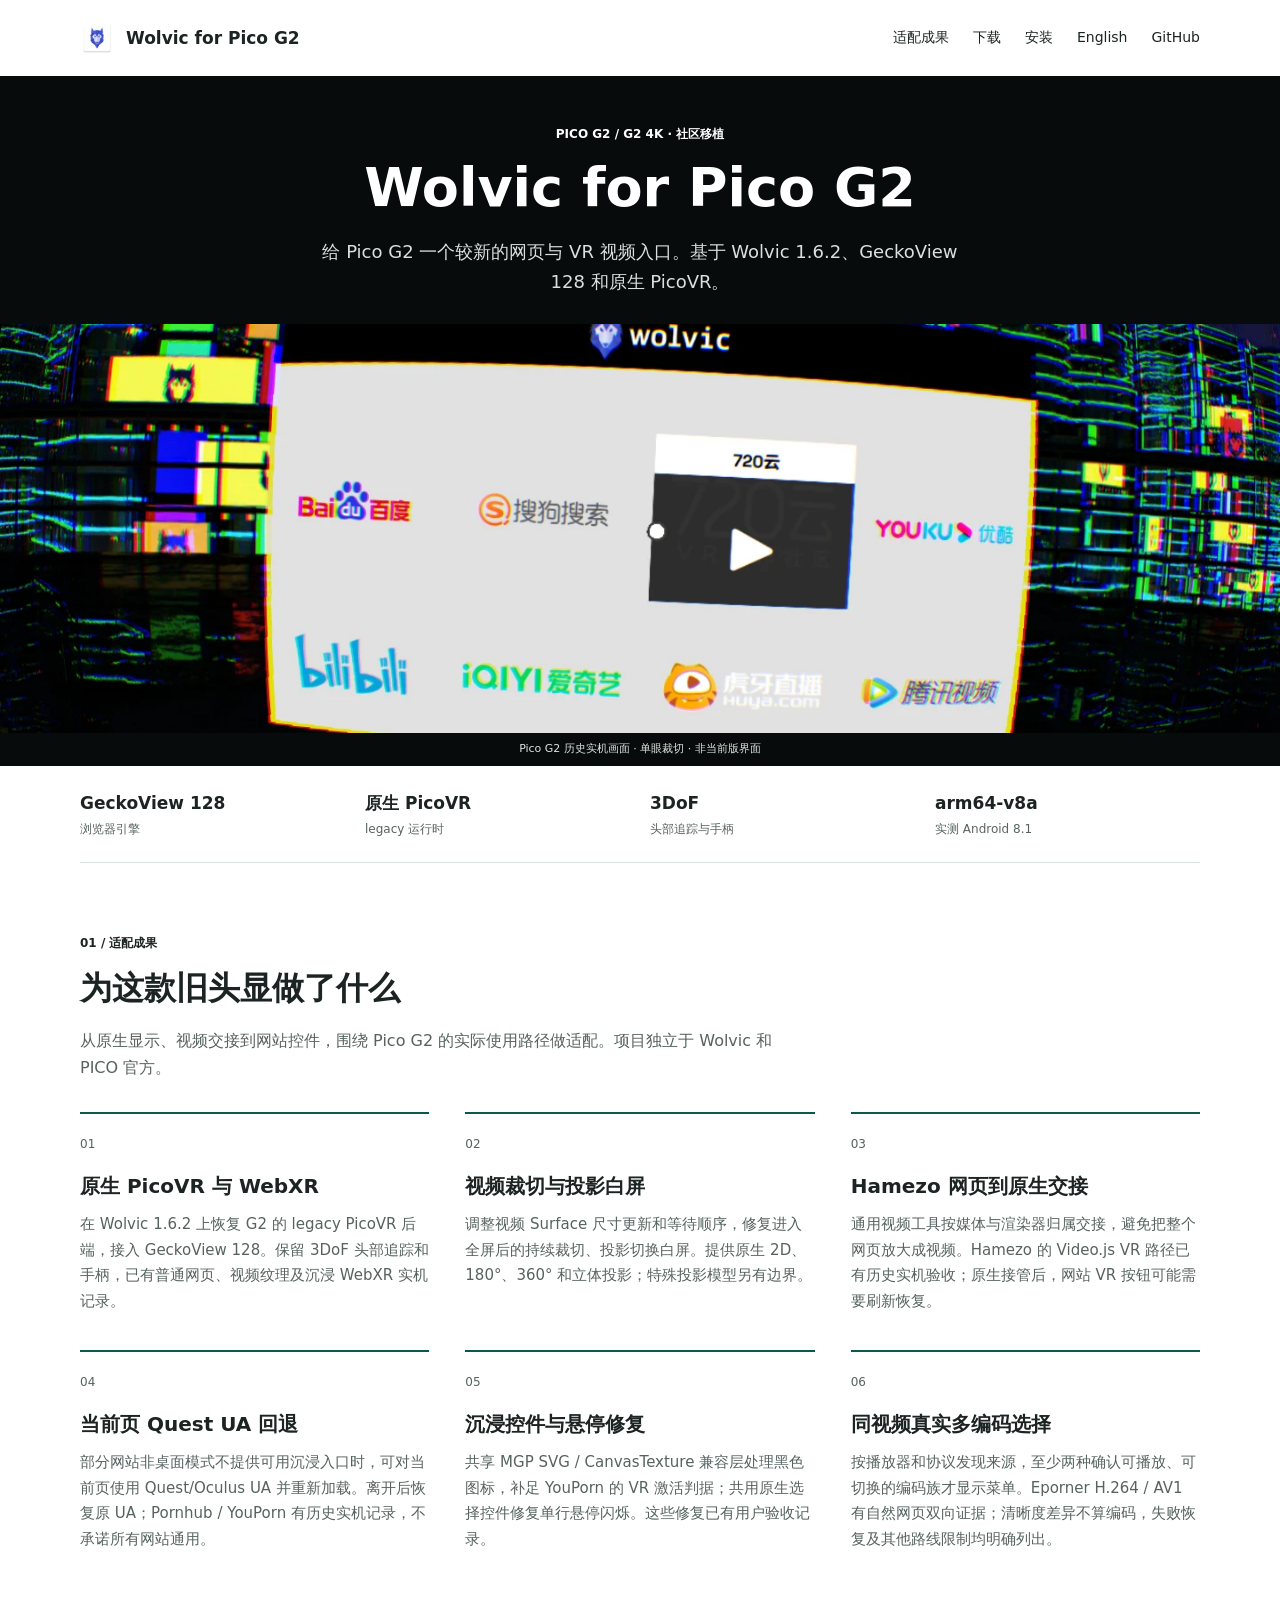
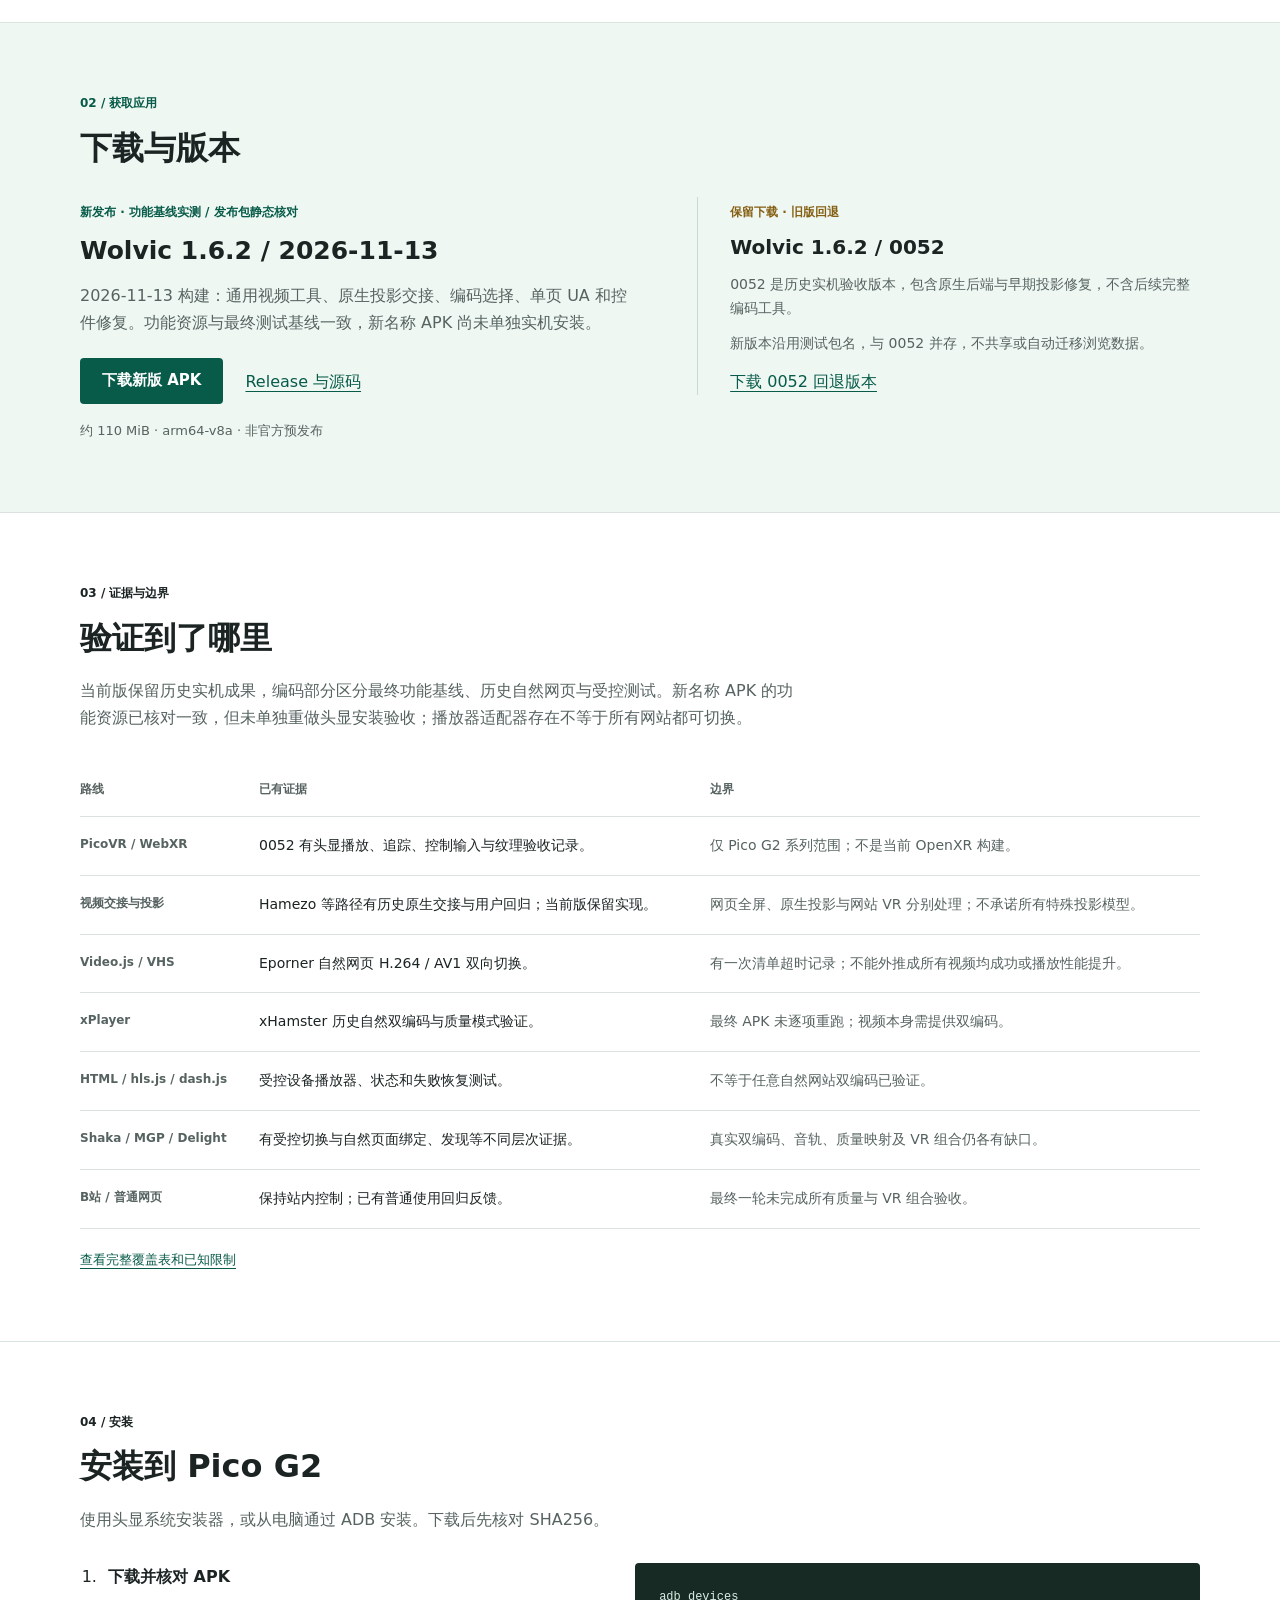
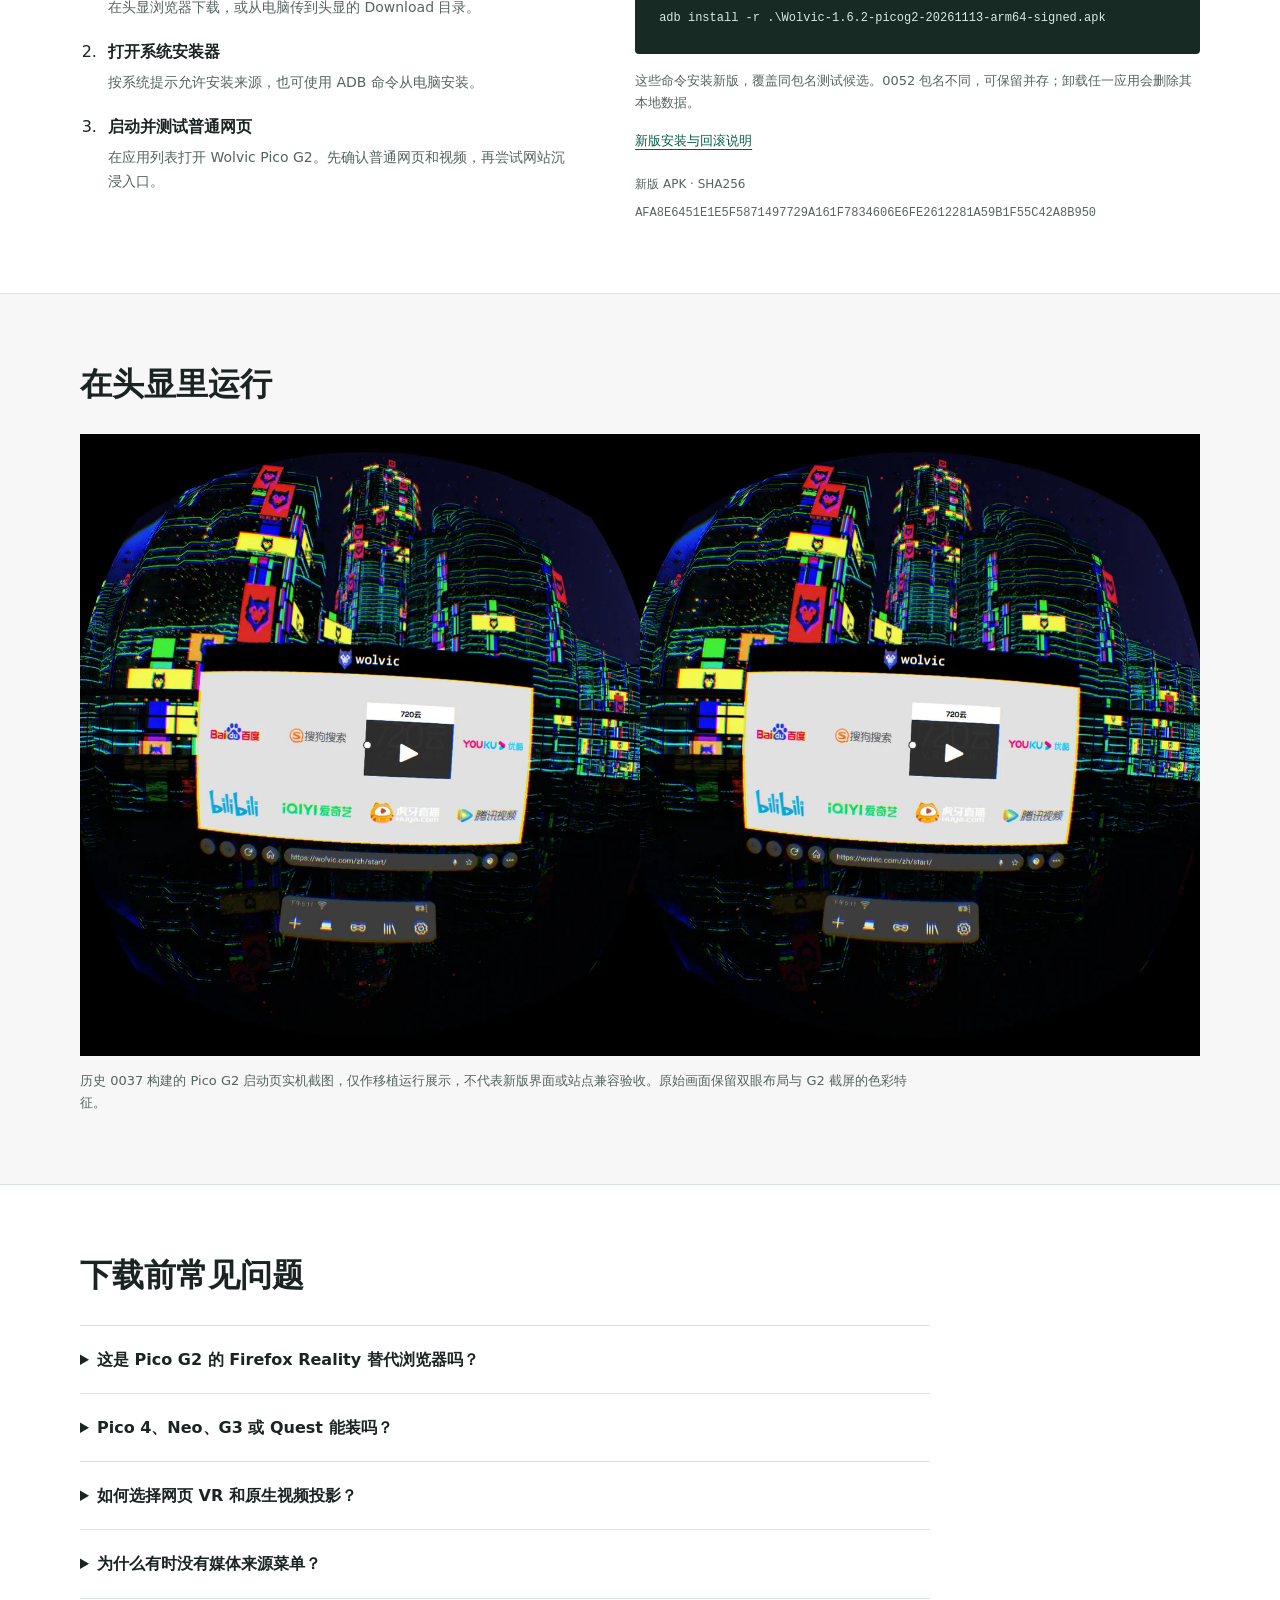
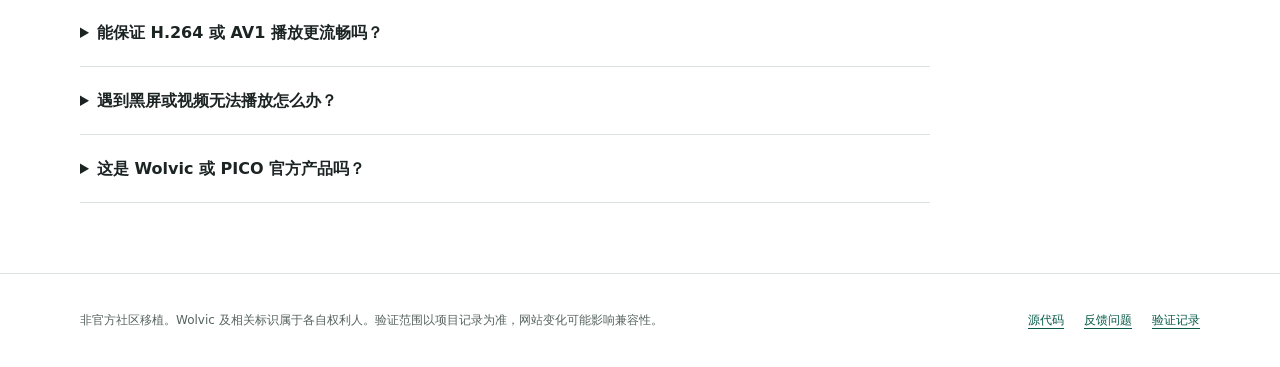
==== commit 5d057afb: "Rewrite release introduction and showcase concrete Pico G2 adaptations" ====
--- a/site/index.html
+++ b/site/index.html
@@ -3,8 +3,8 @@
 <head>
   <meta charset="utf-8">
   <meta name="viewport" content="width=device-width, initial-scale=1">
-  <title>Wolvic for Pico G2 | Pico G2 / G2 4K VR 浏览器</title>
-  <meta name="description" content="面向 Pico G2 / G2 4K 的非官方 Wolvic 浏览器：GeckoView 128、原生 PicoVR、3DoF 与 WebXR 视频适配。下载 APK，查看安装方式、验证范围与源码。">
+  <title>Pico G2 浏览器 Wolvic | G2 4K / Firefox Reality 替代方案</title>
+  <meta name="description" content="Pico G2 / G2 4K 的非官方 Wolvic 浏览器，Firefox Reality 社区替代方案。GeckoView 128、原生 PicoVR、WebXR、视频投影交接与编码选择。下载 APK，查看适配成果、安装和验证范围。">
   <meta name="robots" content="index,follow,max-image-preview:large">
   <link rel="canonical" href="https://c-y-t-258.github.io/wolvic-pico-g2-port/">
   <link rel="alternate" hreflang="zh-CN" href="https://c-y-t-258.github.io/wolvic-pico-g2-port/">
@@ -12,8 +12,8 @@
   <link rel="alternate" hreflang="x-default" href="https://c-y-t-258.github.io/wolvic-pico-g2-port/">
   <meta property="og:type" content="website">
   <meta property="og:site_name" content="Wolvic for Pico G2">
-  <meta property="og:title" content="Wolvic for Pico G2 | Pico G2 / G2 4K VR 浏览器">
-  <meta property="og:description" content="面向 Pico G2 / G2 4K 的非官方 Wolvic 浏览器：GeckoView 128、原生 PicoVR、3DoF 与 WebXR 视频适配。下载 APK，查看安装方式、验证范围与源码。">
+  <meta property="og:title" content="Pico G2 浏览器 Wolvic | G2 4K / Firefox Reality 替代方案">
+  <meta property="og:description" content="Pico G2 / G2 4K 的非官方 Wolvic 浏览器，Firefox Reality 社区替代方案。GeckoView 128、原生 PicoVR、WebXR、视频投影交接与编码选择。下载 APK，查看适配成果、安装和验证范围。">
   <meta property="og:url" content="https://c-y-t-258.github.io/wolvic-pico-g2-port/">
   <meta property="og:locale" content="zh_CN">
   <meta property="og:image" content="https://c-y-t-258.github.io/wolvic-pico-g2-port/assets/social-preview.png">
@@ -21,13 +21,13 @@
   <meta property="og:image:height" content="630">
   <meta property="og:image:alt" content="Wolvic for Pico G2 — GeckoView 128 / native PicoVR">
   <meta name="twitter:card" content="summary_large_image">
-  <meta name="twitter:title" content="Wolvic for Pico G2 | Pico G2 / G2 4K VR 浏览器">
-  <meta name="twitter:description" content="面向 Pico G2 / G2 4K 的非官方 Wolvic 浏览器：GeckoView 128、原生 PicoVR、3DoF 与 WebXR 视频适配。下载 APK，查看安装方式、验证范围与源码。">
+  <meta name="twitter:title" content="Pico G2 浏览器 Wolvic | G2 4K / Firefox Reality 替代方案">
+  <meta name="twitter:description" content="Pico G2 / G2 4K 的非官方 Wolvic 浏览器，Firefox Reality 社区替代方案。GeckoView 128、原生 PicoVR、WebXR、视频投影交接与编码选择。下载 APK，查看适配成果、安装和验证范围。">
   <meta name="twitter:image" content="https://c-y-t-258.github.io/wolvic-pico-g2-port/assets/social-preview.png">
   <meta name="theme-color" content="#075b48">
   <link rel="icon" href="./assets/wolvic-icon.png" type="image/png">
   <link rel="stylesheet" href="./assets/style.css">
-  <script type="application/ld+json">{"@context":"https://schema.org","@type":"SoftwareApplication","name":"Wolvic for Pico G2","alternateName":["Pico G2 Wolvic browser","Pico G2 浏览器"],"applicationCategory":"BrowserApplication","operatingSystem":"Android (Pico G2, arm64-v8a)","description":"面向 Pico G2 / G2 4K 的非官方 Wolvic 浏览器：GeckoView 128、原生 PicoVR、3DoF 与 WebXR 视频适配。下载 APK，查看安装方式、验证范围与源码。","url":"https://c-y-t-258.github.io/wolvic-pico-g2-port/","image":"https://c-y-t-258.github.io/wolvic-pico-g2-port/assets/wolvic-icon.png","softwareVersion":"1.6.2-picog2-20261113","downloadUrl":"https://github.com/C-Y-T-258/wolvic-pico-g2-port/releases/download/picog2-1.6.2-20261113/Wolvic-1.6.2-picog2-20261113-arm64-signed.apk","author":{"@type":"Person","name":"C-Y-T-258","url":"https://github.com/C-Y-T-258"},"offers":{"@type":"Offer","price":"0","priceCurrency":"USD"},"license":"https://github.com/C-Y-T-258/wolvic-pico-g2-port/blob/main/LICENSE","isBasedOn":"https://github.com/Igalia/wolvic"}</script>
+  <script type="application/ld+json">{"@context":"https://schema.org","@type":"SoftwareApplication","name":"Wolvic for Pico G2","alternateName":["Pico G2 Wolvic browser","Pico G2 浏览器"],"applicationCategory":"BrowserApplication","operatingSystem":"Android (Pico G2, arm64-v8a)","description":"Pico G2 / G2 4K 的非官方 Wolvic 浏览器，Firefox Reality 社区替代方案。GeckoView 128、原生 PicoVR、WebXR、视频投影交接与编码选择。下载 APK，查看适配成果、安装和验证范围。","url":"https://c-y-t-258.github.io/wolvic-pico-g2-port/","image":"https://c-y-t-258.github.io/wolvic-pico-g2-port/assets/wolvic-icon.png","inLanguage":"zh-CN","sameAs":"https://github.com/C-Y-T-258/wolvic-pico-g2-port","mainEntityOfPage":"https://c-y-t-258.github.io/wolvic-pico-g2-port/","softwareVersion":"1.6.2-picog2-20261113","downloadUrl":"https://github.com/C-Y-T-258/wolvic-pico-g2-port/releases/download/picog2-1.6.2-20261113/Wolvic-1.6.2-picog2-20261113-arm64-signed.apk","author":{"@type":"Person","name":"C-Y-T-258","url":"https://github.com/C-Y-T-258"},"offers":{"@type":"Offer","price":"0","priceCurrency":"USD"},"license":"https://github.com/C-Y-T-258/wolvic-pico-g2-port/blob/main/LICENSE","isBasedOn":"https://github.com/Igalia/wolvic"}</script>
 </head>
 <body>
   <a class="skip" href="#main">跳到正文</a>
@@ -43,12 +43,12 @@
     <section class="hero" aria-labelledby="title">
       <img class="hero-image" src="./assets/headset-single-eye.webp" alt="历史 Wolvic 主页在 Pico G2 虚拟环境中运行的实机画面" width="1440" height="1040" fetchpriority="high">
       <div class="hero-copy"><span class="eyebrow">Pico G2 / G2 4K · 社区移植</span><h1 id="title">Wolvic for Pico G2</h1><p>给 Pico G2 一个较新的网页与 VR 视频入口。基于 Wolvic 1.6.2、GeckoView 128 和原生 PicoVR。</p></div>
-      <p class="image-note">Pico G2 历史实机画面 · 单眼裁切 · 非最终候选截图</p>
+      <p class="image-note">Pico G2 历史实机画面 · 单眼裁切 · 非当前版界面</p>
     </section>
     <div class="wrap specbar"><div><strong>GeckoView 128</strong><span>浏览器引擎</span></div><div><strong>原生 PicoVR</strong><span>legacy 运行时</span></div><div><strong>3DoF</strong><span>头部追踪与手柄</span></div><div><strong>arm64-v8a</strong><span>实测 Android 8.1</span></div></div>
     <section id="results" class="section"><div class="wrap">
       <span class="eyebrow">01 / 适配成果</span><h2>为这款旧头显做了什么</h2><p class="section-lead">从原生显示、视频交接到网站控件，围绕 Pico G2 的实际使用路径做适配。项目独立于 Wolvic 和 PICO 官方。</p>
-      <div class="features"><article class="feature"><span class="number">01</span><h3>原生显示与 WebXR</h3><p>恢复 legacy PicoVR 后端，接入 GeckoView 128，保留 G2 的头部追踪和手柄输入。已有普通网页、视频纹理与沉浸 WebXR 的历史实机记录。</p></article><article class="feature"><span class="number">02</span><h3>视频投影与网页交接</h3><p>原生 2D、180°、360° 和立体投影，修复早期画面裁切与投影切换白屏。后续候选加入通用视频交接、单页 Quest UA 和共享播放器控件修复。</p></article><article class="feature"><span class="number">03</span><h3>有证据的编码选择</h3><p>新候选按播放器和协议识别同内容编码，区分编码与清晰度。至少两种编码确认可播放时才显示来源；切换验证、状态保护与失败恢复同时纳入。</p></article></div>
+      <div class="features"><article class="feature"><span class="number">01</span><h3>原生 PicoVR 与 WebXR</h3><p>在 Wolvic 1.6.2 上恢复 G2 的 legacy PicoVR 后端，接入 GeckoView 128。保留 3DoF 头部追踪和手柄，已有普通网页、视频纹理及沉浸 WebXR 实机记录。</p></article><article class="feature"><span class="number">02</span><h3>视频裁切与投影白屏</h3><p>调整视频 Surface 尺寸更新和等待顺序，修复进入全屏后的持续裁切、投影切换白屏。提供原生 2D、180°、360° 和立体投影；特殊投影模型另有边界。</p></article><article class="feature"><span class="number">03</span><h3>Hamezo 网页到原生交接</h3><p>通用视频工具按媒体与渲染器归属交接，避免把整个网页放大成视频。Hamezo 的 Video.js VR 路径已有历史实机验收；原生接管后，网站 VR 按钮可能需要刷新恢复。</p></article><article class="feature"><span class="number">04</span><h3>当前页 Quest UA 回退</h3><p>部分网站非桌面模式不提供可用沉浸入口时，可对当前页使用 Quest/Oculus UA 并重新加载。离开后恢复原 UA；Pornhub / YouPorn 有历史实机记录，不承诺所有网站通用。</p></article><article class="feature"><span class="number">05</span><h3>沉浸控件与悬停修复</h3><p>共享 MGP SVG / CanvasTexture 兼容层处理黑色图标，补足 YouPorn 的 VR 激活判据；共用原生选择控件修复单行悬停闪烁。这些修复已有用户验收记录。</p></article><article class="feature"><span class="number">06</span><h3>同视频真实多编码选择</h3><p>按播放器和协议发现来源，至少两种确认可播放、可切换的编码族才显示菜单。Eporner H.264 / AV1 有自然网页双向证据；清晰度差异不算编码，失败恢复及其他路线限制均明确列出。</p></article></div>
     </div></section>
     <section id="download" class="section download-band"><div class="wrap">
       <div class="section-title"><div><span class="eyebrow">02 / 获取应用</span><h2>下载与版本</h2></div></div>
@@ -59,8 +59,8 @@
       </article><article class="candidate"><span class="status pending">保留下载 · 旧版回退</span><h3>Wolvic 1.6.2 / 0052</h3><p>0052 是历史实机验收版本，包含原生后端与早期投影修复，不含后续完整编码工具。</p><p>新版本沿用测试包名，与 0052 并存，不共享或自动迁移浏览数据。</p><a href="https://github.com/C-Y-T-258/wolvic-pico-g2-port/releases/tag/picog2-1.6.2-0052">下载 0052 回退版本</a></article></div>
     </div></section>
     <section id="coverage" class="section"><div class="wrap">
-      <span class="eyebrow">03 / 证据与边界</span><h2>验证到了哪里</h2><p class="section-lead">下面区分已发布版本、后续候选与受控测试。播放器适配代码存在，不等于所有网站都可切换编码。</p>
-      <div class="table-scroll" role="region" aria-label="验证到了哪里" tabindex="0"><table><thead><tr><th scope="col">路线</th><th scope="col">已有证据</th><th scope="col">边界</th></tr></thead><tbody><tr><th scope="row">PicoVR / WebXR</th><td data-label="已有证据">0052 有头显播放、追踪、控制输入与纹理验收记录。</td><td data-label="边界">仅 Pico G2 系列范围；不是当前 OpenXR 构建。</td></tr><tr><th scope="row">视频交接与投影</th><td data-label="已有证据">Hamezo 等路径有历史原生交接与用户回归；后续候选保留实现。</td><td data-label="边界">网页全屏、原生投影与网站 VR 分别处理；不承诺所有特殊投影模型。</td></tr><tr><th scope="row">Video.js / VHS</th><td data-label="已有证据">Eporner 自然网页 H.264 / AV1 双向切换。</td><td data-label="边界">有一次清单超时记录；不能外推成所有视频均成功或播放性能提升。</td></tr><tr><th scope="row">xPlayer</th><td data-label="已有证据">xHamster 历史自然双编码与质量模式验证。</td><td data-label="边界">最终 APK 未逐项重跑；视频本身需提供双编码。</td></tr><tr><th scope="row">HTML / hls.js / dash.js</th><td data-label="已有证据">受控设备播放器、状态和失败恢复测试。</td><td data-label="边界">不等于任意自然网站双编码已验证。</td></tr><tr><th scope="row">Shaka / MGP / Delight</th><td data-label="已有证据">有受控切换与自然页面绑定、发现等不同层次证据。</td><td data-label="边界">真实双编码、音轨、质量映射及 VR 组合仍各有缺口。</td></tr><tr><th scope="row">B站 / 普通网页</th><td data-label="已有证据">保持站内控制；已有普通使用回归反馈。</td><td data-label="边界">最终一轮未完成所有质量与 VR 组合验收。</td></tr></tbody></table></div>
+      <span class="eyebrow">03 / 证据与边界</span><h2>验证到了哪里</h2><p class="section-lead">当前版保留历史实机成果，编码部分区分最终功能基线、历史自然网页与受控测试。新名称 APK 的功能资源已核对一致，但未单独重做头显安装验收；播放器适配器存在不等于所有网站都可切换。</p>
+      <div class="table-scroll" role="region" aria-label="验证到了哪里" tabindex="0"><table><thead><tr><th scope="col">路线</th><th scope="col">已有证据</th><th scope="col">边界</th></tr></thead><tbody><tr><th scope="row">PicoVR / WebXR</th><td data-label="已有证据">0052 有头显播放、追踪、控制输入与纹理验收记录。</td><td data-label="边界">仅 Pico G2 系列范围；不是当前 OpenXR 构建。</td></tr><tr><th scope="row">视频交接与投影</th><td data-label="已有证据">Hamezo 等路径有历史原生交接与用户回归；当前版保留实现。</td><td data-label="边界">网页全屏、原生投影与网站 VR 分别处理；不承诺所有特殊投影模型。</td></tr><tr><th scope="row">Video.js / VHS</th><td data-label="已有证据">Eporner 自然网页 H.264 / AV1 双向切换。</td><td data-label="边界">有一次清单超时记录；不能外推成所有视频均成功或播放性能提升。</td></tr><tr><th scope="row">xPlayer</th><td data-label="已有证据">xHamster 历史自然双编码与质量模式验证。</td><td data-label="边界">最终 APK 未逐项重跑；视频本身需提供双编码。</td></tr><tr><th scope="row">HTML / hls.js / dash.js</th><td data-label="已有证据">受控设备播放器、状态和失败恢复测试。</td><td data-label="边界">不等于任意自然网站双编码已验证。</td></tr><tr><th scope="row">Shaka / MGP / Delight</th><td data-label="已有证据">有受控切换与自然页面绑定、发现等不同层次证据。</td><td data-label="边界">真实双编码、音轨、质量映射及 VR 组合仍各有缺口。</td></tr><tr><th scope="row">B站 / 普通网页</th><td data-label="已有证据">保持站内控制；已有普通使用回归反馈。</td><td data-label="边界">最终一轮未完成所有质量与 VR 组合验收。</td></tr></tbody></table></div>
       <p class="evidence-note"><a href="https://github.com/C-Y-T-258/wolvic-pico-g2-port/blob/main/docs/RELEASE_20261113.md">查看完整覆盖表和已知限制</a></p>
     </div></section>
     <section id="install" class="section"><div class="wrap">
@@ -73,7 +73,7 @@
     <section class="section gallery"><div class="wrap"><div class="section-title"><h2>在头显里运行</h2></div>
       <figure><a href="./assets/headset-stereo.webp"><img src="./assets/headset-stereo.webp" alt="Wolvic 0037 在 Pico G2 上运行的双眼实机截屏" width="1920" height="1067" loading="lazy"></a><figcaption>历史 0037 构建的 Pico G2 启动页实机截图，仅作移植运行展示，不代表新版界面或站点兼容验收。原始画面保留双眼布局与 G2 截屏的色彩特征。</figcaption></figure>
     </div></section>
-    <section id="faq" class="section"><div class="wrap"><h2>下载前常见问题</h2><div class="faq" style="margin-top:28px"><details><summary>这是 Pico G2 的 Firefox Reality 替代浏览器吗？</summary><p>可以作为一个社区替代方案。它使用 Wolvic 1.6.2 与 GeckoView 128，为旧 Pico G2 提供较新的网页引擎，但不保证每个现代网站或流媒体服务兼容。</p></details><details><summary>Pico 4、Neo、G3 或 Quest 能装吗？</summary><p>这个移植针对 Pico G2 / G2 4K 系列。实际测试设备为 Android 8.1 的 G2，只有 arm64 构建。其他设备未验证，新头显应优先使用官方适配。</p></details><details><summary>为什么有时没有媒体来源菜单？</summary><p>来源选择要求同一视频至少两种真实、可播放编码得到确认。单编码、只有分辨率差异、身份不明或设备不支持时隐藏。旧版 0052 没有完整编码工具。</p></details><details><summary>能保证 H.264 或 AV1 播放更流畅吗？</summary><p>不能。网站、网络、分辨率、码率和设备解码能力都会影响体验。当前记录证明部分路径可以切换，不构成同规格流畅度对比。</p></details><details><summary>遇到黑屏或视频无法播放怎么办？</summary><p>先区分网络与解码问题，再测试普通视频。历史媒体资源异常曾通过完整重启头显恢复；这不是应用已永久修复资源问题的保证。</p></details><details><summary>这是 Wolvic 或 PICO 官方产品吗？</summary><p>不是。这是社区旧设备移植，采用 legacy PicoVR，而非当前 picoxr OpenXR 后端。源码沿用 MPL-2.0，第三方组件保留各自许可。</p></details></div></div></section>
+    <section id="faq" class="section"><div class="wrap"><h2>下载前常见问题</h2><div class="faq" style="margin-top:28px"><details><summary>这是 Pico G2 的 Firefox Reality 替代浏览器吗？</summary><p>可以作为一个社区替代方案。它使用 Wolvic 1.6.2 与 GeckoView 128，为旧 Pico G2 提供较新的网页引擎，但不保证每个现代网站或流媒体服务兼容。</p></details><details><summary>Pico 4、Neo、G3 或 Quest 能装吗？</summary><p>这个移植针对 Pico G2 / G2 4K 系列。实际测试设备为 Android 8.1 的 G2，只有 arm64 构建。其他设备未验证，新头显应优先使用官方适配。</p></details><details><summary>如何选择网页 VR 和原生视频投影？</summary><p>先在普通网页启动视频。网站 VR 入口使用网页自己的沉浸播放器；浏览器扩展里的“VR 视频工具”用于原生投影或当前页 UA。网页全屏、网站 VR、原生投影分别处理，扩展在普通网页界面操作。原生接管部分渲染器后，网站 VR 按钮可能需要刷新恢复。</p></details><details><summary>为什么有时没有媒体来源菜单？</summary><p>来源选择要求同一视频至少两种真实、可播放编码得到确认。单编码、只有分辨率差异、身份不明或设备不支持时隐藏。旧版 0052 没有完整编码工具。</p></details><details><summary>能保证 H.264 或 AV1 播放更流畅吗？</summary><p>不能。网站、网络、分辨率、码率和设备解码能力都会影响体验。当前记录证明部分路径可以切换，不构成同规格流畅度对比。</p></details><details><summary>遇到黑屏或视频无法播放怎么办？</summary><p>先区分网络与解码问题，再测试普通视频。历史媒体资源异常曾通过完整重启头显恢复；这不是应用已永久修复资源问题的保证。</p></details><details><summary>这是 Wolvic 或 PICO 官方产品吗？</summary><p>不是。这是社区旧设备移植，采用 legacy PicoVR，而非当前 picoxr OpenXR 后端。源码沿用 MPL-2.0，第三方组件保留各自许可。</p></details></div></div></section>
   </main>
   <footer class="wrap footer"><p>非官方社区移植。Wolvic 及相关标识属于各自权利人。验证范围以项目记录为准，网站变化可能影响兼容性。</p><div class="footer-links"><a href="https://github.com/C-Y-T-258/wolvic-pico-g2-port">源代码</a><a href="https://github.com/C-Y-T-258/wolvic-pico-g2-port/issues">反馈问题</a><a href="https://github.com/C-Y-T-258/wolvic-pico-g2-port/blob/main/docs/VERIFICATION.md">验证记录</a></div></footer>
 </body>
